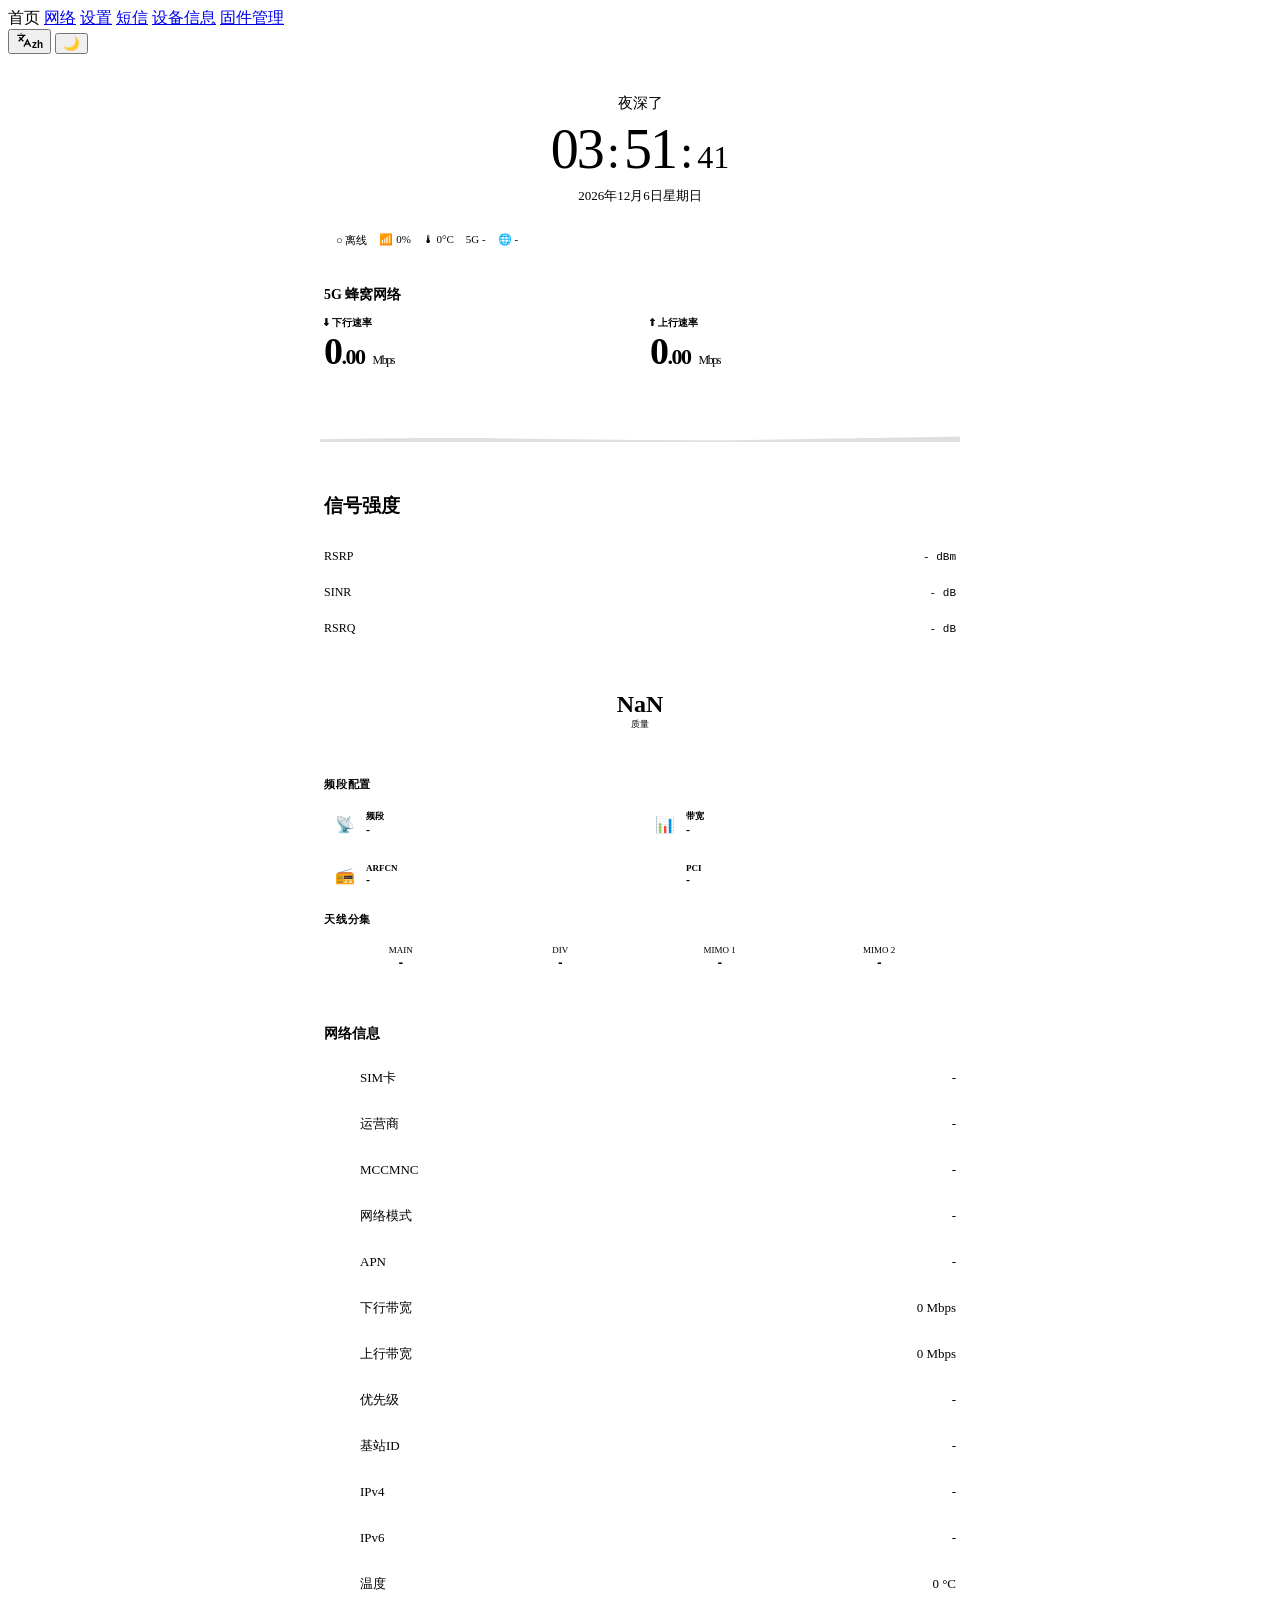
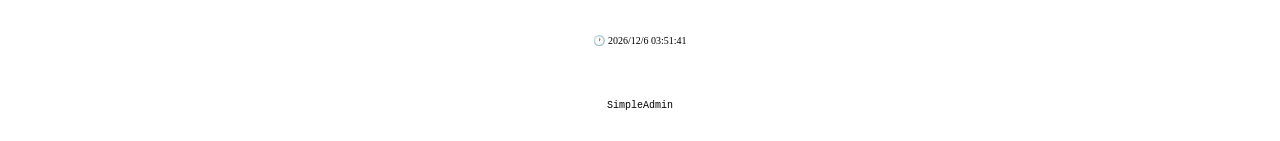
==== www/index.html @ 05206ba6 "Add main homepage" ====
<!DOCTYPE html>
<html lang="zh-CN">
<head>
<meta charset="utf-8"/>
<meta name="viewport" content="width=device-width, initial-scale=1, maximum-scale=1, user-scalable=no"/>
<title>SimpleAdmin</title>
<script>
(function(){
  var k="cpe_dashboard_dark";
  function d(){var v=localStorage.getItem(k);if(v===null)return window.matchMedia("(prefers-color-scheme: dark)").matches;return v==="true"}
  if(d())document.documentElement.classList.add("dark");
})();
</script>
<link rel="stylesheet" href="/new/assets/index-CUTK8mfj.css"/>
<style>
.time-card{text-align:center;padding:28px 16px 20px}
.time-greeting{font-size:15px;font-weight:500;color:var(--text2);margin-bottom:8px}
.time-clock{display:flex;align-items:baseline;justify-content:center;gap:2px}
.time-digits{font-size:56px;font-weight:200;letter-spacing:-2px;line-height:1;font-variant-numeric:tabular-nums;color:var(--text)}
.time-sec{font-size:32px;font-weight:300;color:var(--text2)}
.time-colon{font-size:48px;font-weight:200;color:var(--text2);margin:0 2px}
.time-colon.blink{animation:colonBlink 1s step-end infinite}
@keyframes colonBlink{50%{opacity:0}}
.time-date{font-size:13px;color:var(--text2);margin-top:8px;font-weight:500}
.status-bar{display:flex;gap:12px;padding:8px 16px;overflow-x:auto;font-size:11px;color:var(--text2);border-bottom:1px solid var(--border);white-space:nowrap;scrollbar-width:none}
.section{padding:16px 0;border-bottom:1px solid var(--border)}
.section:last-of-type{border-bottom:none}
.section-title{font-size:14px;font-weight:600;color:var(--text);margin-bottom:12px;padding:0 4px}
.section-head{display:flex;justify-content:space-between;align-items:center;margin-bottom:12px;padding:0 4px}
.speed-row{display:grid;grid-template-columns:1fr 1fr;gap:20px;padding:0 4px}
.speed-label{display:flex;align-items:center;gap:4px;font-size:10px;font-weight:700;color:var(--text2);text-transform:uppercase;margin-bottom:2px}
.speed-val{font-size:38px;font-weight:700;letter-spacing:-1.5px;line-height:1}
.speed-dec{font-size:22px;color:var(--text2)}
.speed-unit{font-size:12px;color:var(--text2);font-weight:500}
.wave-wrap{position:relative;height:60px;overflow:hidden;margin-top:12px;pointer-events:none;transform-origin:bottom;transition:transform 1s ease-out}
.wave-inner{display:flex;height:100%;align-items:flex-end;width:200%;animation:waveFlow 4s linear infinite}
@keyframes waveFlow{0%{transform:translateX(0)}100%{transform:translateX(-50%)}}
.wave-inner svg{height:100%;width:50%}
.sig-badge{font-size:10px;font-weight:700;color:#fff;padding:3px 8px;border-radius:10px}
.prog-item{margin-bottom:12px;padding:0 4px}
.prog-head{display:flex;justify-content:space-between;align-items:center;margin-bottom:4px}
.prog-label{font-size:12px;font-weight:500}
.prog-val{font-size:11px;color:var(--text2);font-family:monospace}
.prog-track{height:5px;background:var(--border);border-radius:3px;overflow:hidden}
.prog-fill{height:100%;border-radius:3px;transition:width 1s ease-out}
.sig-ring-wrap{display:flex;justify-content:center;margin:16px 0}
.sig-ring{position:relative;width:100px;height:100px}
.sig-ring svg{width:100%;height:100%}
.ring-center{position:absolute;inset:0;display:flex;flex-direction:column;align-items:center;justify-content:center}
.ring-num{font-size:24px;font-weight:700}
.ring-lbl{font-size:9px;color:var(--text2);text-transform:uppercase}
.sub-title{font-size:11px;font-weight:600;color:var(--text2);text-transform:uppercase;letter-spacing:0.8px;margin:16px 0 10px;padding:0 4px}
.metric-row{display:grid;grid-template-columns:1fr 1fr;gap:8px;padding:0 4px}
.metric{display:flex;align-items:center;gap:8px;padding:8px;background:var(--card);border-radius:10px}
.metric-icon{width:26px;height:26px;border-radius:7px;display:flex;align-items:center;justify-content:center;color:#fff;flex-shrink:0}
.metric-label{font-size:9px;color:var(--text2);font-weight:600;text-transform:uppercase}
.metric-value{font-size:12px;font-weight:600}
.ant-row{display:grid;grid-template-columns:1fr 1fr 1fr 1fr;gap:6px;padding:0 4px}
.ant-box{text-align:center;padding:8px 4px;background:var(--card);border-radius:8px}
.ant-lbl{font-size:9px;color:var(--text2);margin-bottom:2px}
.ant-val{font-size:12px;font-weight:600;font-family:monospace}
.info-list{padding:0 4px}
.info-row{display:flex;align-items:center;padding:10px 0;border-bottom:1px solid var(--border)}
.info-last{border-bottom:none}
.info-icon{width:26px;height:26px;border-radius:7px;display:flex;align-items:center;justify-content:center;color:#fff;margin-right:10px;flex-shrink:0}
.info-content{flex:1;display:flex;justify-content:space-between;align-items:center;overflow:hidden}
.info-label{font-size:13px;font-weight:500}
.info-value{font-size:13px;color:var(--text2);text-align:right;overflow:hidden;text-overflow:ellipsis;white-space:nowrap}
.update-time{display:flex;align-items:center;gap:4px;justify-content:center;padding:12px;font-size:10px;color:var(--text2)}
.footer{text-align:center;padding:20px 0}
.footer-line{height:1px;background:linear-gradient(90deg,transparent,var(--border),transparent);margin-bottom:12px}
.footer-text{font-size:10px;color:var(--text2);font-family:monospace}
</style>
</head>
<body>
<div class="app">
<nav class="navbar">
<div class="navbar-inner">
<div class="nav-links">
<span class="nav-active">首页</span>
<a href="/network.html" class="nav-link">网络</a>
<a href="/settings.html" class="nav-link">设置</a>
<a href="/sms.html" class="nav-link">短信</a>
<a href="/deviceinfo.html" class="nav-link">设备信息</a>
<a href="/firmware.html" class="nav-link">固件管理</a>
</div>
<div class="nav-actions">
<button class="nav-btn" onclick="toggleLang()" title="Switch Language"><svg width="16" height="16" viewBox="0 0 24 24" fill="none" stroke="currentColor" stroke-width="2"><path d="m5 8 6 6"/><path d="m4 14 6-6 2-3"/><path d="M2 5h12"/><path d="M7 2h1"/><path d="m22 22-5-10-5 10"/><path d="M14 18h6"/></svg><span id="lang-code" style="font-size:10px;font-weight:600">zh</span></button>
<button class="nav-btn" onclick="toggleDark()" title="Toggle Theme" id="theme-btn">🌙</button>
</div>
</div>
</nav>
<main style="max-width:640px;margin:0 auto;padding:12px">
<div id="content"></div>
</main>
<footer class="footer"><div class="footer-line"/><p class="footer-text">SimpleAdmin</p></footer>
</div>
<script>
var LANG_KEY='cpe_dashboard_lang',DARK_KEY='cpe_dashboard_dark';
function getLang(){return localStorage.getItem(LANG_KEY)||'zh'}
function getDark(){var v=localStorage.getItem(DARK_KEY);if(v===null)return window.matchMedia('(prefers-color-scheme:dark)').matches;return v==='true'}
function toggleLang(){localStorage.setItem(LANG_KEY,getLang()==='zh'?'en':'zh');location.reload()}
function toggleDark(){localStorage.setItem(DARK_KEY,String(!getDark()));document.documentElement.classList.toggle('dark',!getDark());updateThemeBtn()}
function updateThemeBtn(){var b=document.getElementById('theme-btn');if(b)b.innerHTML=getDark()?'☀':'🌙'}
function getColor(p){return p>70?'var(--green)':p>40?'var(--yellow)':'var(--red)'}

var T={zh:{on:'已连接',off:'离线',dl:'下行速率',ul:'上行速率',mbps:'Mbps',sig:'信号强度',qual:'质量',rsrp:'RSRP',sinr:'SINR',rsrq:'RSRQ',chan:'频段配置',band:'频段',bw:'带宽',arfcn:'ARFCN',pci:'PCI',ant:'天线分集',m:'MAIN',d:'DIV',m1:'MIMO 1',m2:'MIMO 2',net:'网络信息',car:'运营商',mode:'网络模式',dlBw:'下行带宽',ulBw:'上行带宽',pri:'优先级',cell:'基站ID',ip4:'IPv4',ip6:'IPv6',tmp:'温度',sim:'SIM卡',apn:'APN',g:{n:'夜深了',m:'早上好',nn:'中午好',a:'下午好',e:'晚上好'}},
en:{on:'Online',off:'Offline',dl:'DOWNLOAD',ul:'UPLOAD',mbps:'Mbps',sig:'Signal',qual:'Quality',rsrp:'RSRP',sinr:'SINR',rsrq:'RSRQ',chan:'Channel',band:'Band',bw:'BW',arfcn:'ARFCN',pci:'PCI',ant:'Antenna',m:'MAIN',d:'DIV',m1:'MIMO 1',m2:'MIMO 2',net:'Network',car:'Carrier',mode:'Mode',dlBw:'DL BW',ulBw:'UL BW',pri:'Priority',cell:'Cell ID',ip4:'IPv4',ip6:'IPv6',tmp:'Temp',sim:'SIM',apn:'APN',g:{n:'Good Night',m:'Good Morning',nn:'Good Noon',a:'Good Afternoon',e:'Good Evening'}}};

function render(){
var lang=getLang(),isDark=getDark(),t=T[lang];
document.getElementById('lang-code').textContent=lang;
updateThemeBtn();

fetch('/cgi-bin/get_atcommand?atcmd=AT%2BQSIMSTAT%3F%3B%2BCSQ%3B%2BQTEMP%3B%2BQUIMSLOT%3F%3B%2BQSPN%3B%2BCGCONTRDP%3D1%3B%2BQMAP%3D%22WWANIP%22%3B%2BQENG%3D%22servingcell%22%3B%2BQNWINFO%3B%2BQRSRP%3B%2BQNWCFG%3D%22nr5g_ambr%22%3B%2BQNWCFG%3D%22up%2Fdown%22')
.then(function(r){return r.text()}).then(function(raw){
var lines=raw.split('\n').map(function(l){return l.trim()}).filter(Boolean);
var d={temp:'0',sim:'-',sig:0,on:false,rsrp:'-',sinr:'-',rsrq:'-',band:'-',bw:'-',earfcn:'-',pci:'-',prx:'-',drx:'-',rx2:'-',rx3:'-',car:'-',mccmnc:'-',apn:'-',mode:'-',dlBw:'0',ulBw:'0',pri:'-',cell:'-',ip4:'-',ip6:'-',nd:'0.00',nu:'0.00'};
lines.forEach(function(l){
if(l.indexOf('+QTEMP:')>-1){var m=l.match(/"(\d+)"/);if(m&&parseInt(m[1])>0)d.temp=m[1]}
if(l.indexOf('+QSIMSTAT:')>-1){d.sim=l.indexOf(',1')>-1?'已激活':'未插入'}
if(l.indexOf('+CSQ:')>-1){d.sig=Math.min(100,Math.round(parseInt(l.split(':')[1])/31*100))}
if(l.indexOf('+QSPN:')>-1){var p=l.split(',');if(p.length>=4)d.car=(function(h){try{var r="";for(var i=0;i<h.length;i+=4){var c=parseInt(h.substr(i,4),16);if(!isNaN(c))r+=String.fromCharCode(c)}return r||h}catch(e){return h}})(p[1].replace(/"/g,""));if(p.length>=5)d.mccmnc=p[4].replace(/"/g,'')}
if(l.indexOf('+CGCONTRDP:')>-1){var p=l.split(',');if(p.length>=3)d.apn=p[2].replace(/"/g,'');if(p.length>=4)d.ip4=p[3].replace(/"/g,'')}
if(l.indexOf('+QENG:')>-1){var p=l.split(',');if(p.length>=15){d.mode=(p[2]||'').replace(/"/g,'')+' '+(p[3]||'').replace(/"/g,'');d.band='N'+(p[10]||'');d.bw=(p[11]||'')+'0 MHz';d.earfcn=p[9]||'-';d.pci=p[7]||'-';d.cell=p[6]||'-';d.rsrp=p[12]||'-';d.rsrq=p[13]||'-';d.sinr=p[14]||'-'}}
if(l.indexOf('+QRSRP:')>-1){var p=l.split(',');d.prx=(p[0]||'').split(':')[1]||'-';d.drx=p[1]||'-';d.rx2=p[2]||'-';d.rx3=p[3]||'-'}
if(l.indexOf('+QNWCFG:')>-1&&l.indexOf('nr5g_ambr')>-1){var p=l.split(',');if(p.length>=5){d.dlBw=p[3]||'0';d.ulBw=p[5]||'0';d.pri=p[2]||'-'}}
if(l.indexOf('+QNWCFG:')>-1&&l.indexOf('up/down')>-1){var p=l.split(',');if(p.length>=3){d.nu=((parseInt(p[1])||0)/1e6).toFixed(2);d.nd=((parseInt(p[2])||0)/1e6).toFixed(2)}}
});
d.on=d.ip4&&d.ip4.length>5&&d.ip4!=='-';
d.lu=new Date().toLocaleString(lang==='zh'?'zh-CN':'en-US');

var rpP=Math.round(Math.min(Math.max((parseFloat(d.rsrp)+140)/80*100,0),100));
var siP=Math.round(Math.min(Math.max((parseFloat(d.sinr)+10)/45*100,0),100));
var rqP=Math.round(Math.min(Math.max((parseFloat(d.rsrq)+20)/12*100,0),100));
var sgP=Math.round((rpP+siP)/2);
var sgC=getColor(sgP);
var iL=d.mode.indexOf('LTE')>-1;
var now=new Date(),h=now.getHours(),g=t.g;
var gr=h<5?g.n:h<11?g.m:h<13?g.nn:h<18?g.a:g.e;
var wvO=isDark?0.25:0.12;
var wvS=Math.min(Math.max(Math.log10(parseFloat(d.nd)+parseFloat(d.nu)+1)*0.6,0.15),1.8);

var html='';
html+='<div class="time-card"><div class="time-greeting">'+gr+'</div>';
html+='<div class="time-clock"><span class="time-digits">'+String(h).padStart(2,'0')+'</span><span class="time-colon">:</span><span class="time-digits">'+String(now.getMinutes()).padStart(2,'0')+'</span><span class="time-colon blink">:</span><span class="time-sec">'+String(now.getSeconds()).padStart(2,'0')+'</span></div>';
html+='<div class="time-date">'+now.toLocaleDateString(lang==='zh'?'zh-CN':'en-US',{weekday:'long',year:'numeric',month:'long',day:'numeric'})+'</div></div>';
html+='<div class="status-bar"><span>'+(d.on?'●':'○')+' '+(d.on?t.on:t.off)+'</span><span>📶 '+d.sig+'%</span><span>🌡 '+d.temp+'°C</span><span>'+(iL?'4G':'5G')+' '+d.mode+'</span><span>🌐 '+d.ip4+'</span></div>';
html+='<div class="section"><h3 class="section-title">'+(iL?'4G':'5G')+' 蜂窝网络</h3><div class="speed-row">';
html+='<div><div class="speed-label">⬇ '+t.dl+'</div><div class="speed-val">'+Math.floor(parseFloat(d.nd))+'<span class="speed-dec">.'+(d.nd.split('.')[1]||'00')+'</span> <span class="speed-unit">'+t.mbps+'</span></div></div>';
html+='<div><div class="speed-label">⬆ '+t.ul+'</div><div class="speed-val">'+Math.floor(parseFloat(d.nu))+'<span class="speed-dec">.'+(d.nu.split('.')[1]||'00')+'</span> <span class="speed-unit">'+t.mbps+'</span></div></div></div>';
html+='<div class="wave-wrap" style="opacity:'+wvO+';transform:scaleY('+wvS+')"><div class="wave-inner"><svg viewBox="0 0 1440 320" preserveAspectRatio="none"><path fill="var(--blue)" d="M0,224L48,213.3C96,203,192,181,288,181.3C384,181,480,203,576,224C672,245,768,267,864,261.3C960,256,1056,224,1152,197.3C1248,171,1344,149,1392,138.7L1440,128V320H0Z"/></svg><svg viewBox="0 0 1440 320" preserveAspectRatio="none"><path fill="var(--blue)" d="M0,224L48,213.3C96,203,192,181,288,181.3C384,181,480,203,576,224C672,245,768,267,864,261.3C960,256,1056,224,1152,197.3C1248,171,1344,149,1392,138.7L1440,128V320H0Z"/></svg></div></div></div>';
html+='<div class="section"><div class="section-head"><h3>'+t.sig+'</h3><span class="sig-badge" style="background:'+sgC+'">'+sgP+'%</span></div>';
html+='<div class="prog-item"><div class="prog-head"><span class="prog-label">'+t.rsrp+'</span><span class="prog-val">'+d.rsrp+' dBm</span></div><div class="prog-track"><div class="prog-fill" style="width:'+rpP+'%;background:'+getColor(rpP)+'"></div></div></div>';
html+='<div class="prog-item"><div class="prog-head"><span class="prog-label">'+t.sinr+'</span><span class="prog-val">'+d.sinr+' dB</span></div><div class="prog-track"><div class="prog-fill" style="width:'+siP+'%;background:'+getColor(siP)+'"></div></div></div>';
html+='<div class="prog-item"><div class="prog-head"><span class="prog-label">'+t.rsrq+'</span><span class="prog-val">'+d.rsrq+' dB</span></div><div class="prog-track"><div class="prog-fill" style="width:'+rqP+'%;background:'+getColor(rqP)+'"></div></div></div>';
html+='<div class="sig-ring-wrap"><div class="sig-ring"><svg viewBox="0 0 128 128"><circle cx="64" cy="64" r="54" fill="none" stroke="var(--ring-bg)" stroke-width="8"/><circle cx="64" cy="64" r="54" fill="none" stroke="'+sgC+'" stroke-width="8" stroke-dasharray="'+sgP*3.39+' 339" stroke-linecap="round" style="transform:rotate(-90deg);transform-origin:center;transition:stroke-dasharray 1s"/></svg><div class="ring-center"><span class="ring-num">'+sgP+'</span><span class="ring-lbl">'+t.qual+'</span></div></div></div>';
html+='<h4 class="sub-title">'+t.chan+'</h4><div class="metric-row">';
html+='<div class="metric"><div class="metric-icon" style="background:var(--purple)">📡</div><div><div class="metric-label">'+t.band+'</div><div class="metric-value">'+d.band+'</div></div></div>';
html+='<div class="metric"><div class="metric-icon" style="background:var(--indigo)">📊</div><div><div class="metric-label">'+t.bw+'</div><div class="metric-value">'+d.bw+'</div></div></div>';
html+='<div class="metric"><div class="metric-icon" style="background:var(--pink)">📻</div><div><div class="metric-label">'+t.arfcn+'</div><div class="metric-value">'+d.earfcn+'</div></div></div>';
html+='<div class="metric"><div class="metric-icon" style="background:var(--orange)">🖥</div><div><div class="metric-label">'+t.pci+'</div><div class="metric-value">'+d.pci+'</div></div></div></div>';
html+='<h4 class="sub-title">'+t.ant+'</h4><div class="ant-row">';
html+='<div class="ant-box"><div class="ant-lbl">'+t.m+'</div><div class="ant-val">'+d.prx+'</div></div>';
html+='<div class="ant-box"><div class="ant-lbl">'+t.d+'</div><div class="ant-val">'+d.drx+'</div></div>';
html+='<div class="ant-box"><div class="ant-lbl">'+t.m1+'</div><div class="ant-val">'+d.rx2+'</div></div>';
html+='<div class="ant-box"><div class="ant-lbl">'+t.m2+'</div><div class="ant-val">'+d.rx3+'</div></div></div></div>';
html+='<div class="section"><h3 class="section-title">'+t.net+'</h3><div class="info-list">';
var rows=[['var(--green)',t.sim,d.sim],['var(--blue)',t.car,d.car],['var(--purple)','MCCMNC',d.mccmnc],['var(--green)',t.mode,d.mode],['var(--teal)',t.apn,d.apn],['var(--cyan)',t.dlBw,d.dlBw+' Mbps'],['var(--cyan-dark)',t.ulBw,d.ulBw+' Mbps'],['var(--violet)',t.pri,d.pri],['var(--red)',t.cell,d.cell],['var(--gray)',t.ip4,d.ip4],['var(--gray-dark)',t.ip6,d.ip6],['var(--teal)',t.tmp,d.temp+' °C']];
rows.forEach(function(r,i){html+='<div class="info-row'+(i===rows.length-1?' info-last':'')+'"><div class="info-icon" style="background:'+r[0]+'">●</div><div class="info-content"><span class="info-label">'+r[1]+'</span><span class="info-value">'+r[2]+'</span></div></div>'});
html+='</div></div>';
html+='<div class="update-time">🕐 '+d.lu+'</div>';
document.getElementById('content').innerHTML=html;
}).catch(function(e){console.error(e);});
}

render();
setInterval(render,3000);
updateThemeBtn();
window.addEventListener('storage',function(e){if(e.key===DARK_KEY){document.documentElement.classList.toggle('dark',e.newValue==='true');updateThemeBtn()}if(e.key===LANG_KEY)location.reload()});
</script>
</body>
</html>
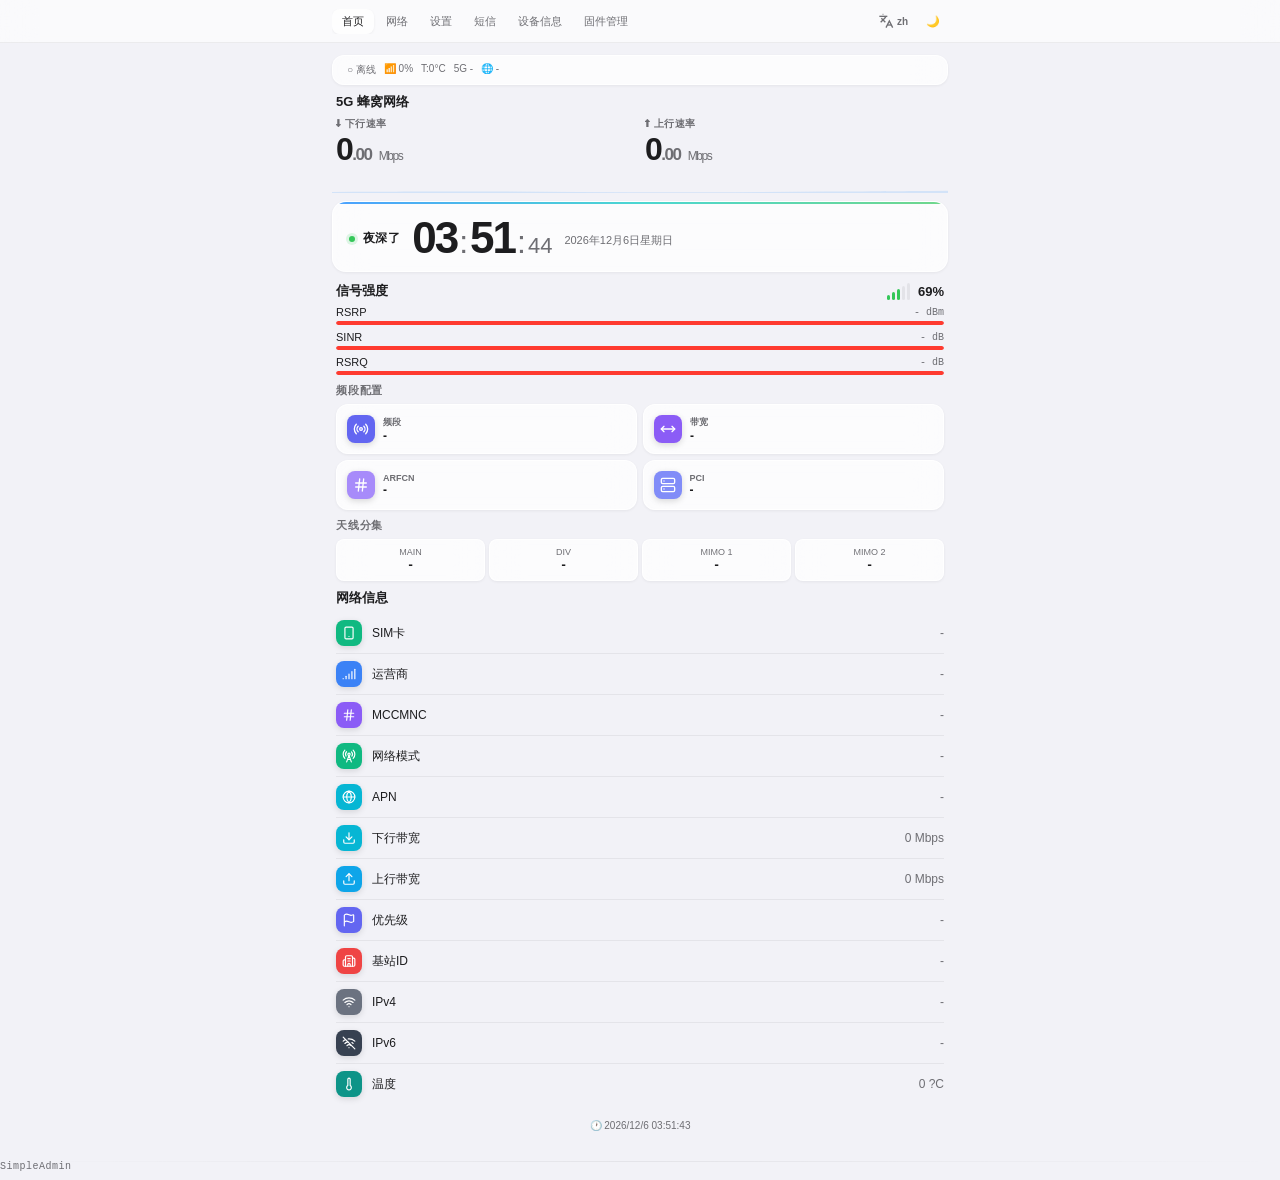
==== commit b9d7522f: "v1.1: 重构首页UI - 毛玻璃卡片 + 信号/频段/天线层次化布局" ====
--- a/www/index.html
+++ b/www/index.html
@@ -1,8 +1,6 @@
-<!DOCTYPE html>
-<html lang="zh-CN">
-<head>
-<meta charset="utf-8"/>
-<meta name="viewport" content="width=device-width, initial-scale=1, maximum-scale=1, user-scalable=no"/>
+﻿<html lang="zh-CN"><head><meta http-equiv="Cache-Control" content="no-cache, no-store, must-revalidate"><meta http-equiv="Pragma" content="no-cache"><meta http-equiv="Expires" content="0">
+<meta charset="utf-8">
+<meta name="viewport" content="width=device-width, initial-scale=1, maximum-scale=1, user-scalable=no">
 <title>SimpleAdmin</title>
 <script>
 (function(){
@@ -11,65 +9,15 @@
   if(d())document.documentElement.classList.add("dark");
 })();
 </script>
-<link rel="stylesheet" href="/new/assets/index-CUTK8mfj.css"/>
-<style>
-.time-card{text-align:center;padding:28px 16px 20px}
-.time-greeting{font-size:15px;font-weight:500;color:var(--text2);margin-bottom:8px}
-.time-clock{display:flex;align-items:baseline;justify-content:center;gap:2px}
-.time-digits{font-size:56px;font-weight:200;letter-spacing:-2px;line-height:1;font-variant-numeric:tabular-nums;color:var(--text)}
-.time-sec{font-size:32px;font-weight:300;color:var(--text2)}
-.time-colon{font-size:48px;font-weight:200;color:var(--text2);margin:0 2px}
-.time-colon.blink{animation:colonBlink 1s step-end infinite}
-@keyframes colonBlink{50%{opacity:0}}
-.time-date{font-size:13px;color:var(--text2);margin-top:8px;font-weight:500}
-.status-bar{display:flex;gap:12px;padding:8px 16px;overflow-x:auto;font-size:11px;color:var(--text2);border-bottom:1px solid var(--border);white-space:nowrap;scrollbar-width:none}
-.section{padding:16px 0;border-bottom:1px solid var(--border)}
-.section:last-of-type{border-bottom:none}
-.section-title{font-size:14px;font-weight:600;color:var(--text);margin-bottom:12px;padding:0 4px}
-.section-head{display:flex;justify-content:space-between;align-items:center;margin-bottom:12px;padding:0 4px}
-.speed-row{display:grid;grid-template-columns:1fr 1fr;gap:20px;padding:0 4px}
-.speed-label{display:flex;align-items:center;gap:4px;font-size:10px;font-weight:700;color:var(--text2);text-transform:uppercase;margin-bottom:2px}
-.speed-val{font-size:38px;font-weight:700;letter-spacing:-1.5px;line-height:1}
-.speed-dec{font-size:22px;color:var(--text2)}
-.speed-unit{font-size:12px;color:var(--text2);font-weight:500}
-.wave-wrap{position:relative;height:60px;overflow:hidden;margin-top:12px;pointer-events:none;transform-origin:bottom;transition:transform 1s ease-out}
-.wave-inner{display:flex;height:100%;align-items:flex-end;width:200%;animation:waveFlow 4s linear infinite}
-@keyframes waveFlow{0%{transform:translateX(0)}100%{transform:translateX(-50%)}}
-.wave-inner svg{height:100%;width:50%}
-.sig-badge{font-size:10px;font-weight:700;color:#fff;padding:3px 8px;border-radius:10px}
-.prog-item{margin-bottom:12px;padding:0 4px}
-.prog-head{display:flex;justify-content:space-between;align-items:center;margin-bottom:4px}
-.prog-label{font-size:12px;font-weight:500}
-.prog-val{font-size:11px;color:var(--text2);font-family:monospace}
-.prog-track{height:5px;background:var(--border);border-radius:3px;overflow:hidden}
-.prog-fill{height:100%;border-radius:3px;transition:width 1s ease-out}
-.sig-ring-wrap{display:flex;justify-content:center;margin:16px 0}
-.sig-ring{position:relative;width:100px;height:100px}
-.sig-ring svg{width:100%;height:100%}
-.ring-center{position:absolute;inset:0;display:flex;flex-direction:column;align-items:center;justify-content:center}
-.ring-num{font-size:24px;font-weight:700}
-.ring-lbl{font-size:9px;color:var(--text2);text-transform:uppercase}
-.sub-title{font-size:11px;font-weight:600;color:var(--text2);text-transform:uppercase;letter-spacing:0.8px;margin:16px 0 10px;padding:0 4px}
-.metric-row{display:grid;grid-template-columns:1fr 1fr;gap:8px;padding:0 4px}
-.metric{display:flex;align-items:center;gap:8px;padding:8px;background:var(--card);border-radius:10px}
-.metric-icon{width:26px;height:26px;border-radius:7px;display:flex;align-items:center;justify-content:center;color:#fff;flex-shrink:0}
-.metric-label{font-size:9px;color:var(--text2);font-weight:600;text-transform:uppercase}
-.metric-value{font-size:12px;font-weight:600}
-.ant-row{display:grid;grid-template-columns:1fr 1fr 1fr 1fr;gap:6px;padding:0 4px}
-.ant-box{text-align:center;padding:8px 4px;background:var(--card);border-radius:8px}
-.ant-lbl{font-size:9px;color:var(--text2);margin-bottom:2px}
-.ant-val{font-size:12px;font-weight:600;font-family:monospace}
-.info-list{padding:0 4px}
-.info-row{display:flex;align-items:center;padding:10px 0;border-bottom:1px solid var(--border)}
-.info-last{border-bottom:none}
-.info-icon{width:26px;height:26px;border-radius:7px;display:flex;align-items:center;justify-content:center;color:#fff;margin-right:10px;flex-shrink:0}
-.info-content{flex:1;display:flex;justify-content:space-between;align-items:center;overflow:hidden}
-.info-label{font-size:13px;font-weight:500}
-.info-value{font-size:13px;color:var(--text2);text-align:right;overflow:hidden;text-overflow:ellipsis;white-space:nowrap}
-.update-time{display:flex;align-items:center;gap:4px;justify-content:center;padding:12px;font-size:10px;color:var(--text2)}
-.footer{text-align:center;padding:20px 0}
-.footer-line{height:1px;background:linear-gradient(90deg,transparent,var(--border),transparent);margin-bottom:12px}
-.footer-text{font-size:10px;color:var(--text2);font-family:monospace}
+<script>try{sessionStorage.setItem('cpe_home_seen','1');}catch(e){}</script>
+<style>:root{--bg:#f2f2f7;--card:rgba(255,255,255,0.72);--text:#1d1d1f;--text2:#6e6e73;--border:rgba(0,0,0,0.06);--green:#34c759;--red:#ff3b30;--yellow:#ff9f0a;--blue:#007aff;--cyan:#00c7be;--cyan-dark:#00a9a1;--purple:#af52de;--indigo:#5856d6;--pink:#ff2d55;--orange:#ff9500;--violet:#5856d6;--gray:#8e8e93;--gray-dark:#636366;--teal:#30b0c7;--ring-bg:rgba(0,0,0,0.06);--glass:rgba(255,255,255,0.6);--card-shadow:0 1px 3px rgba(0,0,0,0.06);--card-border:rgba(255,255,255,0.8);--blur:16px}.dark{--bg:#1c1c1e;--card:rgba(44,44,46,0.55);--text:#f5f5f7;--text2:#98989d;--border:rgba(255,255,255,0.08);--ring-bg:rgba(255,255,255,0.1);--glass:rgba(44,44,46,0.6);--card-shadow:0 2px 8px rgba(0,0,0,0.3);--card-border:rgba(255,255,255,0.12);--blur:20px}*{box-sizing:border-box;margin:0;padding:0}body{background:var(--bg);color:var(--text);-webkit-font-smoothing:antialiased;font-family:-apple-system,BlinkMacSystemFont,SF Pro Display,Segoe UI,Roboto,sans-serif;transition:background .3s,color .3s}.app{flex-direction:column;min-height:100vh;display:flex}main{flex:1;width:100%;max-width:640px;margin:0 auto;padding:10px}.navbar{z-index:50;background:var(--glass);-webkit-backdrop-filter:blur(var(--blur));backdrop-filter:blur(var(--blur));border-bottom:1px solid var(--border);position:sticky;top:0}.navbar-inner{justify-content:space-between;align-items:center;gap:8px;max-width:640px;height:42px;margin:0 auto;padding:0 12px;display:flex}.nav-links{scrollbar-width:none;display:flex;overflow-x:auto;gap:2px}.nav-links::-webkit-scrollbar{display:none}.nav-active,.nav-link{white-space:nowrap;color:var(--text2);border-radius:8px;padding:5px 10px;font-size:11px;font-weight:500;text-decoration:none;transition:all .2s}.nav-active{background:var(--card);color:var(--text);box-shadow:var(--card-shadow)}.nav-link:hover{color:var(--text);background:var(--card)}.nav-actions{flex-shrink:0;align-items:center;gap:2px;display:flex}.nav-btn{color:var(--text2);cursor:pointer;background:0 0;border:none;border-radius:8px;align-items:center;gap:3px;padding:5px 8px;font-size:11px;transition:background .2s;display:flex}.nav-btn:hover{background:var(--card)}.hero-card{background:var(--card);-webkit-backdrop-filter:blur(var(--blur));backdrop-filter:blur(var(--blur));border:1px solid var(--card-border);border-radius:18px;padding:16px 18px 12px;margin-bottom:8px;box-shadow:var(--card-shadow);position:relative;overflow:hidden;display:flex;align-items:center;gap:12px}.hero-card::before{content:"";position:absolute;left:0;right:0;top:0;height:2px;background:linear-gradient(90deg,var(--blue),var(--cyan),var(--green));opacity:.7}.hero-greeting{font-size:12px;font-weight:600;color:var(--text);display:flex;align-items:center;gap:8px;letter-spacing:.4px}.hero-greeting::before{content:"";width:6px;height:6px;border-radius:50%;background:var(--green);box-shadow:0 0 0 3px rgba(52,199,89,0.15)}.time-clock{margin:0}.time-digits{color:var(--text);letter-spacing:-2px;font-variant-numeric:tabular-nums;font-size:44px;font-weight:600;line-height:1}.time-sec{color:var(--text2);font-size:22px;font-weight:500}.time-colon{color:var(--text2);font-size:32px;font-weight:400;margin:0 2px}.time-colon.blink{animation:colonBlink 1s step-end infinite}@keyframes colonBlink{50%{opacity:0}}.time-date{color:var(--text2);margin-top:3px;font-size:11px;font-weight:500}.weather-inline{display:none}.status-bar{background:var(--card);-webkit-backdrop-filter:blur(var(--blur));backdrop-filter:blur(var(--blur));border:1px solid var(--card-border);border-radius:12px;color:var(--text2);white-space:nowrap;scrollbar-width:none;gap:8px;padding:7px 14px;font-size:10px;display:flex;overflow-x:auto;margin-bottom:8px;box-shadow:var(--card-shadow)}.status-bar::-webkit-scrollbar{display:none}.section{border-bottom:none;padding:0 0 8px}.section:last-of-type{padding-bottom:0}.section-title{color:var(--text);margin-bottom:6px;padding:0 4px;font-size:13px;font-weight:600}.section-head{justify-content:space-between;align-items:center;margin-bottom:6px;padding:0 4px;display:flex}.section-head h3{font-size:13px;font-weight:600;color:var(--text)}.sub-title{color:var(--text2);text-transform:uppercase;letter-spacing:.8px;margin:8px 0 6px;padding:0 4px;font-size:11px;font-weight:600}.speed-row{grid-template-columns:1fr 1fr;gap:10px;padding:0 4px;display:grid}.speed-label{color:var(--text2);text-transform:uppercase;letter-spacing:.5px;align-items:center;gap:4px;margin-bottom:2px;font-size:10px;font-weight:700;display:flex}.speed-val{letter-spacing:-1.5px;font-size:32px;font-weight:700;line-height:1;color:var(--text)}.speed-dec{color:var(--text2);font-size:17px}.speed-unit{color:var(--text2);font-size:12px;font-weight:500}.wave-wrap{pointer-events:none;transform-origin:bottom;height:24px;margin-top:4px;transition:transform 1s ease-out;position:relative;overflow:hidden}.wave-inner{align-items:flex-end;width:200%;height:100%;animation:4s linear infinite waveFlow;display:flex}@keyframes waveFlow{0%{transform:translate(0)}to{transform:translate(-50%)}}.wave-inner svg{width:50%;height:100%}.sig-badge{display:none}.sig-ring-wrap{display:none}.prog-item{margin-bottom:6px;padding:0 4px}.prog-head{justify-content:space-between;align-items:center;margin-bottom:3px;display:flex}.prog-label{font-size:11px;font-weight:500;color:var(--text)}.prog-val{color:var(--text2);font-family:monospace;font-size:10px}.prog-track{background:var(--ring-bg);border-radius:3px;height:4px;overflow:hidden}.prog-fill{border-radius:3px;height:100%;transition:width 1s ease-out}.metric-row{grid-template-columns:1fr 1fr;gap:6px;padding:0 4px;display:grid}.metric{background:var(--card);-webkit-backdrop-filter:blur(var(--blur));backdrop-filter:blur(var(--blur));border:1px solid var(--card-border);border-radius:12px;align-items:center;gap:8px;padding:10px;display:flex;box-shadow:var(--card-shadow)}.metric-icon{color:#fff;border-radius:8px;flex-shrink:0;justify-content:center;align-items:center;width:28px;height:28px;display:flex;box-shadow:0 2px 6px rgba(0,0,0,0.15)}.metric-icon svg{width:16px;height:16px;stroke:#fff;stroke-width:2;fill:none;stroke-linecap:round;stroke-linejoin:round}.metric-label{color:var(--text2);text-transform:uppercase;font-size:9px;font-weight:600}.metric-value{font-size:12px;font-weight:600;color:var(--text)}.ant-row{grid-template-columns:1fr 1fr 1fr 1fr;gap:4px;padding:0 4px;display:grid}.ant-box{text-align:center;background:var(--card);-webkit-backdrop-filter:blur(var(--blur));backdrop-filter:blur(var(--blur));border:1px solid var(--card-border);border-radius:8px;padding:7px 4px;box-shadow:var(--card-shadow)}.ant-lbl{color:var(--text2);margin-bottom:2px;font-size:9px}.ant-val{font-family:monospace;font-size:12px;font-weight:600;color:var(--text)}.info-list{padding:0 4px}.info-row{border-bottom:1px solid var(--border);align-items:center;padding:7px 0;display:flex}.info-last{border-bottom:none}.info-icon{color:#fff;border-radius:8px;flex-shrink:0;justify-content:center;align-items:center;width:26px;height:26px;margin-right:10px;display:flex;box-shadow:0 2px 6px rgba(0,0,0,0.12)}.info-icon svg{width:14px;height:14px;stroke:#fff;stroke-width:2;fill:none;stroke-linecap:round;stroke-linejoin:round}.info-content{flex:1;justify-content:space-between;align-items:center;display:flex;overflow:hidden}.info-label{font-size:12px;font-weight:500;color:var(--text)}.info-value{color:var(--text2);text-align:right;text-overflow:ellipsis;white-space:nowrap;font-size:12px;overflow:hidden}.update-time{color:var(--text2);justify-content:center;align-items:center;gap:4px;padding:8px;font-size:10px;display:flex}.footer{padding:10px 0}.footer-line{background:linear-gradient(90deg,transparent,var(--border),transparent);height:1px;margin-bottom:8px}.footer-text{color:var(--text2);letter-spacing:.5px;font-family:monospace;font-size:10px}
+.section-head .hero-card{margin:0;padding:14px 16px 10px;border-radius:14px;width:100%}
+.section-head{flex-wrap:wrap}
+
+
+
+
+.section .hero-card{margin:0 0 10px;padding:14px 16px 10px;border-radius:14px;box-shadow:0 1px 3px rgba(0,0,0,0.06);border:1px solid var(--card-border);background:var(--card)}
 </style>
 </head>
 <body>
@@ -85,15 +33,15 @@
 <a href="/firmware.html" class="nav-link">固件管理</a>
 </div>
 <div class="nav-actions">
-<button class="nav-btn" onclick="toggleLang()" title="Switch Language"><svg width="16" height="16" viewBox="0 0 24 24" fill="none" stroke="currentColor" stroke-width="2"><path d="m5 8 6 6"/><path d="m4 14 6-6 2-3"/><path d="M2 5h12"/><path d="M7 2h1"/><path d="m22 22-5-10-5 10"/><path d="M14 18h6"/></svg><span id="lang-code" style="font-size:10px;font-weight:600">zh</span></button>
+<button class="nav-btn" onclick="toggleLang()" title="Switch Language"><svg width="16" height="16" viewBox="0 0 24 24" fill="none" stroke="currentColor" stroke-width="2"><path d="m5 8 6 6"></path><path d="m4 14 6-6 2-3"></path><path d="M2 5h12"></path><path d="M7 2h1"></path><path d="m22 22-5-10-5 10"></path><path d="M14 18h6"></path></svg><span id="lang-code" style="font-size:10px;font-weight:600">zh</span></button>
 <button class="nav-btn" onclick="toggleDark()" title="Toggle Theme" id="theme-btn">🌙</button>
 </div>
 </div>
 </nav>
 <main style="max-width:640px;margin:0 auto;padding:12px">
-<div id="content"></div>
+<div id="content"><div class="hero-card"><div class="hero-greeting">下午好</div><div class="time-clock"><span class="time-digits">16</span><span class="time-colon">:</span><span class="time-digits">10</span><span class="time-colon blink">:</span><span class="time-sec">20</span></div><div class="time-date">2026年8月15日星期六</div><div class="weather-inline" id="weather-inline"></div></div><div class="status-bar"><span>● 已连接</span><span>📶 100%</span><span>T:65°C</span><span>5G NR5G-SA TDD</span><span>🌐 10.2.66.39</span></div><div class="section"><h3 class="section-title">5G 蜂窝网络</h3><div class="speed-row"><div><div class="speed-label">⬇ 下行速率</div><div class="speed-val">1<span class="speed-dec">.56</span> <span class="speed-unit">Mbps</span></div></div><div><div class="speed-label">⬆ 上行速率</div><div class="speed-val">0<span class="speed-dec">.28</span> <span class="speed-unit">Mbps</span></div></div></div><div class="wave-wrap" style="opacity:0.12;transform:scaleY(0.27199100402822257)"><div class="wave-inner"><svg viewBox="0 0 1440 320" preserveAspectRatio="none"><path fill="var(--blue)" d="M0,224L48,213.3C96,203,192,181,288,181.3C384,181,480,203,576,224C672,245,768,267,864,261.3C960,256,1056,224,1152,197.3C1248,171,1344,149,1392,138.7L1440,128V320H0Z"></path></svg><svg viewBox="0 0 1440 320" preserveAspectRatio="none"><path fill="var(--blue)" d="M0,224L48,213.3C96,203,192,181,288,181.3C384,181,480,203,576,224C672,245,768,267,864,261.3C960,256,1056,224,1152,197.3C1248,171,1344,149,1392,138.7L1440,128V320H0Z"></path></svg></div></div></div><div class="section"><div class="section-head"><h3>信号强度</h3><span class="sig-badge" style="background:var(--yellow)">69%</span></div><div class="prog-item"><div class="prog-head"><span class="prog-label">RSRP</span><span class="prog-val">-86 dBm</span></div><div class="prog-track"><div class="prog-fill" style="width:68%;background:var(--yellow)"></div></div></div><div class="prog-item"><div class="prog-head"><span class="prog-label">SINR</span><span class="prog-val">21 dB</span></div><div class="prog-track"><div class="prog-fill" style="width:69%;background:var(--yellow)"></div></div></div><div class="prog-item"><div class="prog-head"><span class="prog-label">RSRQ</span><span class="prog-val">-10 dB</span></div><div class="prog-track"><div class="prog-fill" style="width:83%;background:var(--green)"></div></div></div><div class="sig-ring-wrap"><div class="sig-ring"><svg viewBox="0 0 128 128"><circle cx="64" cy="64" r="54" fill="none" stroke="var(--ring-bg)" stroke-width="8"></circle><circle cx="64" cy="64" r="54" fill="none" stroke="var(--yellow)" stroke-width="8" stroke-dasharray="233.91 339" stroke-linecap="round" style="transform:rotate(-90deg);transform-origin:center;transition:stroke-dasharray 1s"></circle></svg><div class="ring-center"><span class="ring-num">69</span><span class="ring-lbl">质量</span></div></div></div><h4 class="sub-title">频段配置</h4><div class="metric-row"><div class="metric"><div class="metric-icon" style="background:var(--purple)"><svg viewBox="0 0 24 24"><path d="M16.247 7.761a6 6 0 0 1 0 8.478"></path> <path d="M19.075 4.933a10 10 0 0 1 0 14.134"></path> <path d="M4.925 19.067a10 10 0 0 1 0-14.134"></path> <path d="M7.753 16.239a6 6 0 0 1 0-8.478"></path> <circle cx="12" cy="12" r="2"></circle></svg></div><div><div class="metric-label">频段</div><div class="metric-value">N78</div></div></div><div class="metric"><div class="metric-icon" style="background:var(--indigo)"><svg viewBox="0 0 24 24"><path d="m18 8 4 4-4 4"></path> <path d="M2 12h20"></path> <path d="m6 8-4 4 4 4"></path></svg></div><div><div class="metric-label">带宽</div><div class="metric-value">120 MHz</div></div></div><div class="metric"><div class="metric-icon" style="background:var(--pink)"><svg viewBox="0 0 24 24"><line x1="4" x2="20" y1="9" y2="9"></line> <line x1="4" x2="20" y1="15" y2="15"></line> <line x1="10" x2="8" y1="3" y2="21"></line> <line x1="16" x2="14" y1="3" y2="21"></line></svg></div><div><div class="metric-label">ARFCN</div><div class="metric-value">633984</div></div></div><div class="metric"><div class="metric-icon" style="background:var(--orange)"><svg viewBox="0 0 24 24"><rect width="20" height="8" x="2" y="2" rx="2" ry="2"></rect><rect width="20" height="8" x="2" y="14" rx="2" ry="2"></rect><line x1="6" x2="6.01" y1="6" y2="6"></line><line x1="6" x2="6.01" y1="18" y2="18"></line></svg></div><div><div class="metric-label">PCI</div><div class="metric-value">720</div></div></div></div><h4 class="sub-title">天线分集</h4><div class="ant-row"><div class="ant-box"><div class="ant-lbl">MAIN</div><div class="ant-val"> -101</div></div><div class="ant-box"><div class="ant-lbl">DIV</div><div class="ant-val">-94</div></div><div class="ant-box"><div class="ant-lbl">MIMO 1</div><div class="ant-val">-93</div></div><div class="ant-box"><div class="ant-lbl">MIMO 2</div><div class="ant-val">-86</div></div></div></div><div class="section"><h3 class="section-title">网络信息</h3><div class="info-list"><div class="info-row"><div class="info-icon" style="background:var(--green)"><svg viewBox="0 0 24 24"><rect width="14" height="20" x="5" y="2" rx="2" ry="2"></rect> <path d="M12 18h.01"></path></svg></div><div class="info-content"><span class="info-label">SIM卡</span><span class="info-value">已激活</span></div></div><div class="info-row"><div class="info-icon" style="background:var(--blue)"><svg viewBox="0 0 24 24"><path d="M2 20h.01"></path> <path d="M7 20v-4"></path> <path d="M12 20v-8"></path> <path d="M17 20V8"></path> <path d="M22 4v16"></path></svg></div><div class="info-content"><span class="info-label">运营商</span><span class="info-value">中国联通</span></div></div><div class="info-row"><div class="info-icon" style="background:var(--purple)"><svg viewBox="0 0 24 24"><line x1="4" x2="20" y1="9" y2="9"></line> <line x1="4" x2="20" y1="15" y2="15"></line> <line x1="10" x2="8" y1="3" y2="21"></line> <line x1="16" x2="14" y1="3" y2="21"></line></svg></div><div class="info-content"><span class="info-label">MCCMNC</span><span class="info-value">46001</span></div></div><div class="info-row"><div class="info-icon" style="background:var(--green)"><svg viewBox="0 0 24 24"><path d="M4.9 16.1C1 12.2 1 5.8 4.9 1.9"></path> <path d="M7.8 4.7a6.14 6.14 0 0 0-.8 7.5"></path> <circle cx="12" cy="9" r="2"></circle> <path d="M16.2 4.8c2 2 2.26 5.11.8 7.47"></path> <path d="M19.1 1.9a9.96 9.96 0 0 1 0 14.1"></path> <path d="M9.5 18h5"></path> <path d="m8 22 4-11 4 11"></path></svg></div><div class="info-content"><span class="info-label">网络模式</span><span class="info-value">NR5G-SA TDD</span></div></div><div class="info-row"><div class="info-icon" style="background:var(--teal)"><svg viewBox="0 0 24 24"><circle cx="12" cy="12" r="10"></circle> <path d="M12 2a14.5 14.5 0 0 0 0 20 14.5 14.5 0 0 0 0-20"></path> <path d="M2 12h20"></path></svg></div><div class="info-content"><span class="info-label">APN</span><span class="info-value">3GNET</span></div></div><div class="info-row"><div class="info-icon" style="background:var(--cyan)"><svg viewBox="0 0 24 24"><path d="M12 15V3"></path> <path d="M21 15v4a2 2 0 0 1-2 2H5a2 2 0 0 1-2-2v-4"></path> <path d="m7 10 5 5 5-5"></path></svg></div><div class="info-content"><span class="info-label">下行带宽</span><span class="info-value">500 Mbps</span></div></div><div class="info-row"><div class="info-icon" style="background:var(--cyan-dark)"><svg viewBox="0 0 24 24"><path d="M12 3v12"></path> <path d="m17 8-5-5-5 5"></path> <path d="M21 15v4a2 2 0 0 1-2 2H5a2 2 0 0 1-2-2v-4"></path></svg></div><div class="info-content"><span class="info-label">上行带宽</span><span class="info-value">100 Mbps</span></div></div><div class="info-row"><div class="info-icon" style="background:var(--violet)"><svg viewBox="0 0 24 24"><path d="M4 22V4a1 1 0 0 1 .4-.8A6 6 0 0 1 8 2c3 0 5 2 7.333 2q2 0 3.067-.8A1 1 0 0 1 20 4v10a1 1 0 0 1-.4.8A6 6 0 0 1 16 16c-3 0-5-2-8-2a6 6 0 0 0-4 1.528"></path></svg></div><div class="info-content"><span class="info-label">优先级</span><span class="info-value">6</span></div></div><div class="info-row"><div class="info-icon" style="background:var(--red)"><svg viewBox="0 0 24 24"><path d="M10 12h4"></path> <path d="M10 8h4"></path> <path d="M14 21v-3a2 2 0 0 0-4 0v3"></path> <path d="M6 10H4a2 2 0 0 0-2 2v7a2 2 0 0 0 2 2h16a2 2 0 0 0 2-2V9a2 2 0 0 0-2-2h-2"></path> <path d="M6 21V5a2 2 0 0 1 2-2h8a2 2 0 0 1 2 2v16"></path></svg></div><div class="info-content"><span class="info-label">基站ID</span><span class="info-value">820CB6188</span></div></div><div class="info-row"><div class="info-icon" style="background:var(--gray)"><svg viewBox="0 0 24 24"><path d="M12 20h.01"></path> <path d="M2 8.82a15 15 0 0 1 20 0"></path> <path d="M5 12.859a10 10 0 0 1 14 0"></path> <path d="M8.5 16.429a5 5 0 0 1 7 0"></path></svg></div><div class="info-content"><span class="info-label">IPv4</span><span class="info-value">10.2.66.39</span></div></div><div class="info-row"><div class="info-icon" style="background:var(--gray-dark)"><svg viewBox="0 0 24 24"><path d="M12 20h.01"></path> <path d="M8.5 16.429a5 5 0 0 1 7 0"></path> <path d="M5 12.859a10 10 0 0 1 5.17-2.69"></path> <path d="M19 12.859a10 10 0 0 0-2.007-1.523"></path> <path d="M2 8.82a15 15 0 0 1 4.177-2.643"></path> <path d="M22 8.82a15 15 0 0 0-11.288-3.764"></path> <path d="m2 2 20 20"></path></svg></div><div class="info-content"><span class="info-label">IPv6</span><span class="info-value">2408:8459:5060:4493:454b:57f4:7481:75bf</span></div></div><div class="info-row info-last"><div class="info-icon" style="background:var(--teal)"><svg viewBox="0 0 24 24"><path d="M14 4v10.54a4 4 0 1 1-4 0V4a2 2 0 0 1 4 0Z"></path></svg></div><div class="info-content"><span class="info-label">温度</span><span class="info-value">65 ?C</span></div></div></div></div><div class="update-time">🕐 2026/8/15 16:10:19</div></div>
 </main>
-<footer class="footer"><div class="footer-line"/><p class="footer-text">SimpleAdmin</p></footer>
+<footer class="footer"><div class="footer-line"><p class="footer-text">SimpleAdmin</p></div></footer>
 </div>
 <script>
 var LANG_KEY='cpe_dashboard_lang',DARK_KEY='cpe_dashboard_dark';
@@ -114,6 +62,8 @@
 
 fetch('/cgi-bin/get_atcommand?atcmd=AT%2BQSIMSTAT%3F%3B%2BCSQ%3B%2BQTEMP%3B%2BQUIMSLOT%3F%3B%2BQSPN%3B%2BCGCONTRDP%3D1%3B%2BQMAP%3D%22WWANIP%22%3B%2BQENG%3D%22servingcell%22%3B%2BQNWINFO%3B%2BQRSRP%3B%2BQNWCFG%3D%22nr5g_ambr%22%3B%2BQNWCFG%3D%22up%2Fdown%22')
 .then(function(r){return r.text()}).then(function(raw){
+if(window._lastRaw===raw && document.querySelector('.time-clock')){updateClock();return;}
+window._lastRaw=raw;
 var lines=raw.split('\n').map(function(l){return l.trim()}).filter(Boolean);
 var d={temp:'0',sim:'-',sig:0,on:false,rsrp:'-',sinr:'-',rsrq:'-',band:'-',bw:'-',earfcn:'-',pci:'-',prx:'-',drx:'-',rx2:'-',rx3:'-',car:'-',mccmnc:'-',apn:'-',mode:'-',dlBw:'0',ulBw:'0',pri:'-',cell:'-',ip4:'-',ip6:'-',nd:'0.00',nu:'0.00'};
 lines.forEach(function(l){
@@ -122,6 +72,8 @@
 if(l.indexOf('+CSQ:')>-1){d.sig=Math.min(100,Math.round(parseInt(l.split(':')[1])/31*100))}
 if(l.indexOf('+QSPN:')>-1){var p=l.split(',');if(p.length>=4)d.car=(function(h){try{var r="";for(var i=0;i<h.length;i+=4){var c=parseInt(h.substr(i,4),16);if(!isNaN(c))r+=String.fromCharCode(c)}return r||h}catch(e){return h}})(p[1].replace(/"/g,""));if(p.length>=5)d.mccmnc=p[4].replace(/"/g,'')}
 if(l.indexOf('+CGCONTRDP:')>-1){var p=l.split(',');if(p.length>=3)d.apn=p[2].replace(/"/g,'');if(p.length>=4)d.ip4=p[3].replace(/"/g,'')}
+if(l.indexOf('+QMAP:')>-1&&l.indexOf('"IPV4"')>-1){var p=l.split(',');if(p.length>=5)d.ip4=p[4].replace(/"/g,'')}
+if(l.indexOf('+QMAP:')>-1&&l.indexOf('"IPV6"')>-1){var p=l.split(',');if(p.length>=5)d.ip6=p[4].replace(/"/g,'')}
 if(l.indexOf('+QENG:')>-1){var p=l.split(',');if(p.length>=15){d.mode=(p[2]||'').replace(/"/g,'')+' '+(p[3]||'').replace(/"/g,'');d.band='N'+(p[10]||'');d.bw=(p[11]||'')+'0 MHz';d.earfcn=p[9]||'-';d.pci=p[7]||'-';d.cell=p[6]||'-';d.rsrp=p[12]||'-';d.rsrq=p[13]||'-';d.sinr=p[14]||'-'}}
 if(l.indexOf('+QRSRP:')>-1){var p=l.split(',');d.prx=(p[0]||'').split(':')[1]||'-';d.drx=p[1]||'-';d.rx2=p[2]||'-';d.rx3=p[3]||'-'}
 if(l.indexOf('+QNWCFG:')>-1&&l.indexOf('nr5g_ambr')>-1){var p=l.split(',');if(p.length>=5){d.dlBw=p[3]||'0';d.ulBw=p[5]||'0';d.pri=p[2]||'-'}}
@@ -140,44 +92,174 @@
 var gr=h<5?g.n:h<11?g.m:h<13?g.nn:h<18?g.a:g.e;
 var wvO=isDark?0.25:0.12;
 var wvS=Math.min(Math.max(Math.log10(parseFloat(d.nd)+parseFloat(d.nu)+1)*0.6,0.15),1.8);
+function H(v){return typeof esc==='function'?esc(v):String(v);}
 
 var html='';
-html+='<div class="time-card"><div class="time-greeting">'+gr+'</div>';
-html+='<div class="time-clock"><span class="time-digits">'+String(h).padStart(2,'0')+'</span><span class="time-colon">:</span><span class="time-digits">'+String(now.getMinutes()).padStart(2,'0')+'</span><span class="time-colon blink">:</span><span class="time-sec">'+String(now.getSeconds()).padStart(2,'0')+'</span></div>';
-html+='<div class="time-date">'+now.toLocaleDateString(lang==='zh'?'zh-CN':'en-US',{weekday:'long',year:'numeric',month:'long',day:'numeric'})+'</div></div>';
-html+='<div class="status-bar"><span>'+(d.on?'●':'○')+' '+(d.on?t.on:t.off)+'</span><span>📶 '+d.sig+'%</span><span>🌡 '+d.temp+'°C</span><span>'+(iL?'4G':'5G')+' '+d.mode+'</span><span>🌐 '+d.ip4+'</span></div>';
+
+
+html+='<div class="status-bar"><span>'+(d.on?'●':'○')+' '+(d.on?t.on:t.off)+'</span><span>📶 '+H(d.sig)+'%</span><span>T:'+d.temp+'°C</span><span>'+(iL?'4G':'5G')+' '+H(d.mode)+'</span><span>🌐 '+H(d.ip4)+'</span></div>';
 html+='<div class="section"><h3 class="section-title">'+(iL?'4G':'5G')+' 蜂窝网络</h3><div class="speed-row">';
-html+='<div><div class="speed-label">⬇ '+t.dl+'</div><div class="speed-val">'+Math.floor(parseFloat(d.nd))+'<span class="speed-dec">.'+(d.nd.split('.')[1]||'00')+'</span> <span class="speed-unit">'+t.mbps+'</span></div></div>';
-html+='<div><div class="speed-label">⬆ '+t.ul+'</div><div class="speed-val">'+Math.floor(parseFloat(d.nu))+'<span class="speed-dec">.'+(d.nu.split('.')[1]||'00')+'</span> <span class="speed-unit">'+t.mbps+'</span></div></div></div>';
+html+='<div><div class="speed-label">⬇ '+t.dl+'</div><div class="speed-val">'+Math.floor(parseFloat(d.nd))+'<span class="speed-dec">.'+(H(d.nd.split('.')[1])||'00')+'</span> <span class="speed-unit">'+t.mbps+'</span></div></div>';
+html+='<div><div class="speed-label">⬆ '+t.ul+'</div><div class="speed-val">'+Math.floor(parseFloat(d.nu))+'<span class="speed-dec">.'+(H(d.nu.split('.')[1])||'00')+'</span> <span class="speed-unit">'+t.mbps+'</span></div></div></div>';
 html+='<div class="wave-wrap" style="opacity:'+wvO+';transform:scaleY('+wvS+')"><div class="wave-inner"><svg viewBox="0 0 1440 320" preserveAspectRatio="none"><path fill="var(--blue)" d="M0,224L48,213.3C96,203,192,181,288,181.3C384,181,480,203,576,224C672,245,768,267,864,261.3C960,256,1056,224,1152,197.3C1248,171,1344,149,1392,138.7L1440,128V320H0Z"/></svg><svg viewBox="0 0 1440 320" preserveAspectRatio="none"><path fill="var(--blue)" d="M0,224L48,213.3C96,203,192,181,288,181.3C384,181,480,203,576,224C672,245,768,267,864,261.3C960,256,1056,224,1152,197.3C1248,171,1344,149,1392,138.7L1440,128V320H0Z"/></svg></div></div></div>';
+html+='<div class="hero-card"><div class="hero-greeting">'+gr+'</div><div class="time-clock"><span class="time-digits">'+String(h).padStart(2,'0')+'</span><span class="time-colon">:</span><span class="time-digits">'+String(now.getMinutes()).padStart(2,'0')+'</span><span class="time-colon blink">:</span><span class="time-sec">'+String(now.getSeconds()).padStart(2,'0')+'</span></div><div class="time-date">'+now.toLocaleDateString(lang==='zh'?'zh-CN':'en-US',{weekday:'long',year:'numeric',month:'long',day:'numeric'})+'</div><div class="weather-inline" id="weather-inline"></div></div>';
 html+='<div class="section"><div class="section-head"><h3>'+t.sig+'</h3><span class="sig-badge" style="background:'+sgC+'">'+sgP+'%</span></div>';
-html+='<div class="prog-item"><div class="prog-head"><span class="prog-label">'+t.rsrp+'</span><span class="prog-val">'+d.rsrp+' dBm</span></div><div class="prog-track"><div class="prog-fill" style="width:'+rpP+'%;background:'+getColor(rpP)+'"></div></div></div>';
-html+='<div class="prog-item"><div class="prog-head"><span class="prog-label">'+t.sinr+'</span><span class="prog-val">'+d.sinr+' dB</span></div><div class="prog-track"><div class="prog-fill" style="width:'+siP+'%;background:'+getColor(siP)+'"></div></div></div>';
-html+='<div class="prog-item"><div class="prog-head"><span class="prog-label">'+t.rsrq+'</span><span class="prog-val">'+d.rsrq+' dB</span></div><div class="prog-track"><div class="prog-fill" style="width:'+rqP+'%;background:'+getColor(rqP)+'"></div></div></div>';
+html+='<div class="prog-item"><div class="prog-head"><span class="prog-label">'+t.rsrp+'</span><span class="prog-val">'+H(d.rsrp)+' dBm</span></div><div class="prog-track"><div class="prog-fill" style="width:'+rpP+'%;background:'+getColor(rpP)+'"></div></div></div>';
+html+='<div class="prog-item"><div class="prog-head"><span class="prog-label">'+t.sinr+'</span><span class="prog-val">'+H(d.sinr)+' dB</span></div><div class="prog-track"><div class="prog-fill" style="width:'+siP+'%;background:'+getColor(siP)+'"></div></div></div>';
+html+='<div class="prog-item"><div class="prog-head"><span class="prog-label">'+t.rsrq+'</span><span class="prog-val">'+H(d.rsrq)+' dB</span></div><div class="prog-track"><div class="prog-fill" style="width:'+rqP+'%;background:'+getColor(rqP)+'"></div></div></div>';
 html+='<div class="sig-ring-wrap"><div class="sig-ring"><svg viewBox="0 0 128 128"><circle cx="64" cy="64" r="54" fill="none" stroke="var(--ring-bg)" stroke-width="8"/><circle cx="64" cy="64" r="54" fill="none" stroke="'+sgC+'" stroke-width="8" stroke-dasharray="'+sgP*3.39+' 339" stroke-linecap="round" style="transform:rotate(-90deg);transform-origin:center;transition:stroke-dasharray 1s"/></svg><div class="ring-center"><span class="ring-num">'+sgP+'</span><span class="ring-lbl">'+t.qual+'</span></div></div></div>';
 html+='<h4 class="sub-title">'+t.chan+'</h4><div class="metric-row">';
-html+='<div class="metric"><div class="metric-icon" style="background:var(--purple)">📡</div><div><div class="metric-label">'+t.band+'</div><div class="metric-value">'+d.band+'</div></div></div>';
-html+='<div class="metric"><div class="metric-icon" style="background:var(--indigo)">📊</div><div><div class="metric-label">'+t.bw+'</div><div class="metric-value">'+d.bw+'</div></div></div>';
-html+='<div class="metric"><div class="metric-icon" style="background:var(--pink)">📻</div><div><div class="metric-label">'+t.arfcn+'</div><div class="metric-value">'+d.earfcn+'</div></div></div>';
-html+='<div class="metric"><div class="metric-icon" style="background:var(--orange)">🖥</div><div><div class="metric-label">'+t.pci+'</div><div class="metric-value">'+d.pci+'</div></div></div></div>';
+html+='<div class="metric"><div class="metric-icon" style="background:var(--purple)"><svg viewBox="0 0 24 24"><path d="M16.247 7.761a6 6 0 0 1 0 8.478" /> <path d="M19.075 4.933a10 10 0 0 1 0 14.134" /> <path d="M4.925 19.067a10 10 0 0 1 0-14.134" /> <path d="M7.753 16.239a6 6 0 0 1 0-8.478" /> <circle cx="12" cy="12" r="2" /></svg></div><div><div class="metric-label">'+t.band+'</div><div class="metric-value">'+H(d.band)+'</div></div></div>';
+html+='<div class="metric"><div class="metric-icon" style="background:var(--indigo)"><svg viewBox="0 0 24 24"><path d="m18 8 4 4-4 4" /> <path d="M2 12h20" /> <path d="m6 8-4 4 4 4" /></svg></div><div><div class="metric-label">'+t.bw+'</div><div class="metric-value">'+H(d.bw)+'</div></div></div>';
+html+='<div class="metric"><div class="metric-icon" style="background:var(--pink)"><svg viewBox="0 0 24 24"><line x1="4" x2="20" y1="9" y2="9" /> <line x1="4" x2="20" y1="15" y2="15" /> <line x1="10" x2="8" y1="3" y2="21" /> <line x1="16" x2="14" y1="3" y2="21" /></svg></div><div><div class="metric-label">'+t.arfcn+'</div><div class="metric-value">'+H(d.earfcn)+'</div></div></div>';
+html+='<div class="metric"><div class="metric-icon" style="background:var(--orange)"><svg viewBox="0 0 24 24"><rect width="20" height="8" x="2" y="2" rx="2" ry="2"/><rect width="20" height="8" x="2" y="14" rx="2" ry="2"/><line x1="6" x2="6.01" y1="6" y2="6"/><line x1="6" x2="6.01" y1="18" y2="18"/></svg></div><div><div class="metric-label">'+t.pci+'</div><div class="metric-value">'+H(d.pci)+'</div></div></div></div>';
 html+='<h4 class="sub-title">'+t.ant+'</h4><div class="ant-row">';
-html+='<div class="ant-box"><div class="ant-lbl">'+t.m+'</div><div class="ant-val">'+d.prx+'</div></div>';
-html+='<div class="ant-box"><div class="ant-lbl">'+t.d+'</div><div class="ant-val">'+d.drx+'</div></div>';
-html+='<div class="ant-box"><div class="ant-lbl">'+t.m1+'</div><div class="ant-val">'+d.rx2+'</div></div>';
-html+='<div class="ant-box"><div class="ant-lbl">'+t.m2+'</div><div class="ant-val">'+d.rx3+'</div></div></div></div>';
+html+='<div class="ant-box"><div class="ant-lbl">'+t.m+'</div><div class="ant-val">'+H(d.prx)+'</div></div>';
+html+='<div class="ant-box"><div class="ant-lbl">'+t.d+'</div><div class="ant-val">'+H(d.drx)+'</div></div>';
+html+='<div class="ant-box"><div class="ant-lbl">'+t.m1+'</div><div class="ant-val">'+H(d.rx2)+'</div></div>';
+html+='<div class="ant-box"><div class="ant-lbl">'+t.m2+'</div><div class="ant-val">'+H(d.rx3)+'</div></div></div></div>';
 html+='<div class="section"><h3 class="section-title">'+t.net+'</h3><div class="info-list">';
-var rows=[['var(--green)',t.sim,d.sim],['var(--blue)',t.car,d.car],['var(--purple)','MCCMNC',d.mccmnc],['var(--green)',t.mode,d.mode],['var(--teal)',t.apn,d.apn],['var(--cyan)',t.dlBw,d.dlBw+' Mbps'],['var(--cyan-dark)',t.ulBw,d.ulBw+' Mbps'],['var(--violet)',t.pri,d.pri],['var(--red)',t.cell,d.cell],['var(--gray)',t.ip4,d.ip4],['var(--gray-dark)',t.ip6,d.ip6],['var(--teal)',t.tmp,d.temp+' °C']];
-rows.forEach(function(r,i){html+='<div class="info-row'+(i===rows.length-1?' info-last':'')+'"><div class="info-icon" style="background:'+r[0]+'">●</div><div class="info-content"><span class="info-label">'+r[1]+'</span><span class="info-value">'+r[2]+'</span></div></div>'});
+var _IC=["<rect width=\"14\" height=\"20\" x=\"5\" y=\"2\" rx=\"2\" ry=\"2\" /> <path d=\"M12 18h.01\" />","<path d=\"M2 20h.01\" /> <path d=\"M7 20v-4\" /> <path d=\"M12 20v-8\" /> <path d=\"M17 20V8\" /> <path d=\"M22 4v16\" />","<line x1=\"4\" x2=\"20\" y1=\"9\" y2=\"9\" /> <line x1=\"4\" x2=\"20\" y1=\"15\" y2=\"15\" /> <line x1=\"10\" x2=\"8\" y1=\"3\" y2=\"21\" /> <line x1=\"16\" x2=\"14\" y1=\"3\" y2=\"21\" />","<path d=\"M4.9 16.1C1 12.2 1 5.8 4.9 1.9\" /> <path d=\"M7.8 4.7a6.14 6.14 0 0 0-.8 7.5\" /> <circle cx=\"12\" cy=\"9\" r=\"2\" /> <path d=\"M16.2 4.8c2 2 2.26 5.11.8 7.47\" /> <path d=\"M19.1 1.9a9.96 9.96 0 0 1 0 14.1\" /> <path d=\"M9.5 18h5\" /> <path d=\"m8 22 4-11 4 11\" />","<circle cx=\"12\" cy=\"12\" r=\"10\" /> <path d=\"M12 2a14.5 14.5 0 0 0 0 20 14.5 14.5 0 0 0 0-20\" /> <path d=\"M2 12h20\" />","<path d=\"M12 15V3\" /> <path d=\"M21 15v4a2 2 0 0 1-2 2H5a2 2 0 0 1-2-2v-4\" /> <path d=\"m7 10 5 5 5-5\" />","<path d=\"M12 3v12\" /> <path d=\"m17 8-5-5-5 5\" /> <path d=\"M21 15v4a2 2 0 0 1-2 2H5a2 2 0 0 1-2-2v-4\" />","<path d=\"M4 22V4a1 1 0 0 1 .4-.8A6 6 0 0 1 8 2c3 0 5 2 7.333 2q2 0 3.067-.8A1 1 0 0 1 20 4v10a1 1 0 0 1-.4.8A6 6 0 0 1 16 16c-3 0-5-2-8-2a6 6 0 0 0-4 1.528\" />","<path d=\"M10 12h4\" /> <path d=\"M10 8h4\" /> <path d=\"M14 21v-3a2 2 0 0 0-4 0v3\" /> <path d=\"M6 10H4a2 2 0 0 0-2 2v7a2 2 0 0 0 2 2h16a2 2 0 0 0 2-2V9a2 2 0 0 0-2-2h-2\" /> <path d=\"M6 21V5a2 2 0 0 1 2-2h8a2 2 0 0 1 2 2v16\" />","<path d=\"M12 20h.01\" /> <path d=\"M2 8.82a15 15 0 0 1 20 0\" /> <path d=\"M5 12.859a10 10 0 0 1 14 0\" /> <path d=\"M8.5 16.429a5 5 0 0 1 7 0\" />","<path d=\"M12 20h.01\" /> <path d=\"M8.5 16.429a5 5 0 0 1 7 0\" /> <path d=\"M5 12.859a10 10 0 0 1 5.17-2.69\" /> <path d=\"M19 12.859a10 10 0 0 0-2.007-1.523\" /> <path d=\"M2 8.82a15 15 0 0 1 4.177-2.643\" /> <path d=\"M22 8.82a15 15 0 0 0-11.288-3.764\" /> <path d=\"m2 2 20 20\" />","<path d=\"M14 4v10.54a4 4 0 1 1-4 0V4a2 2 0 0 1 4 0Z\" />"];var rows=[['var(--green)',t.sim,H(d.sim)],['var(--blue)',t.car,H(d.car)],['var(--purple)','MCCMNC',H(d.mccmnc)],['var(--green)',t.mode,H(d.mode)],['var(--teal)',t.apn,H(d.apn)],['var(--cyan)',t.dlBw,H(d.dlBw)+' Mbps'],['var(--cyan-dark)',t.ulBw,H(d.ulBw)+' Mbps'],['var(--violet)',t.pri,H(d.pri)],['var(--red)',t.cell,H(d.cell)],['var(--gray)',t.ip4,H(d.ip4)],['var(--gray-dark)',t.ip6,H(d.ip6)],['var(--teal)',t.tmp,H(d.temp)+' ?C']];
+rows.forEach(function(r,i){html+='<div class="info-row'+(i===rows.length-1?' info-last':'')+'"><div class="info-icon" style="background:'+r[0]+'"><svg viewBox="0 0 24 24">'+_IC[i]+'</svg></div><div class="info-content"><span class="info-label">'+r[1]+'</span><span class="info-value">'+r[2]+'</span></div></div>'});
 html+='</div></div>';
-html+='<div class="update-time">🕐 '+d.lu+'</div>';
+html+='<div class="update-time">🕐 '+H(d.lu)+'</div>';
 document.getElementById('content').innerHTML=html;
+try{
+  var _hero=document.querySelector('.hero-card');
+  var _sigCard=document.querySelector('.section:has(.section-head):has(.prog-item)');
+  if(_hero&&_sigCard){_sigCard.insertBefore(_hero,_sigCard.firstChild);}
+  var _pct=69;var _badge=document.querySelector('.sig-badge');
+  if(_badge){var _m=_badge.textContent.match(/(\d+)/);if(_m)_pct=parseInt(_m[1])}
+  var _sigUI=document.createElement('div');_sigUI.style.cssText='display:flex;align-items:center;gap:8px;flex-shrink:0;margin-left:auto';
+  var _bars=document.createElement('div');_bars.style.cssText='display:flex;align-items:flex-end;gap:2px;height:18px';
+  for(var _i=0;_i<5;_i++){var _bar=document.createElement('div');_bar.style.cssText='width:3px;border-radius:1.5px;height:'+(5+_i*3)+'px;background:'+(_pct>=(_i+1)*20?'var(--green)':'var(--ring-bg)');_bars.appendChild(_bar)}
+  var _pctEl=document.createElement('span');_pctEl.style.cssText='font-size:13px;font-weight:700;color:var(--text)';_pctEl.textContent=_pct+'%';
+  _sigUI.appendChild(_bars);_sigUI.appendChild(_pctEl);
+  var _sigHead=_sigCard?_sigCard.querySelector('.section-head'):null;
+  if(_sigHead)_sigHead.appendChild(_sigUI);
+  var _c1=['#6366f1','#8b5cf6','#a78bfa','#818cf8'];
+  document.querySelectorAll('.metric-icon').forEach(function(e,i){e.style.background=_c1[i%4]});
+  var _c2=['#10b981','#3b82f6','#8b5cf6','#10b981','#06b6d4','#06b6d4','#0ea5e9','#6366f1','#ef4444','#6b7280','#374151','#0d9488'];
+  document.querySelectorAll('.info-icon').forEach(function(e,i){if(i<_c2.length)e.style.background=_c2[i]});
+}catch(_e){}
+if(typeof applyI18n==='function')applyI18n(document.getElementById('content'));
+if(typeof paintWeather==='function')paintWeather();
+if(!window._weatherData&&!window._weatherLoading&&typeof loadWeather==='function')loadWeather();
 }).catch(function(e){console.error(e);});
 }
 
+function updateClock(){
+  var now=new Date(),h=now.getHours(),lang=getLang(),t=T[lang];
+  var gr=h<5?t.g.n:h<11?t.g.m:h<13?t.g.nn:h<18?t.g.a:t.g.e;
+  var digits=document.querySelectorAll('.time-digits');
+  if(digits.length>=2){digits[0].textContent=String(h).padStart(2,'0');digits[1].textContent=String(now.getMinutes()).padStart(2,'0');}
+  var sec=document.querySelector('.time-sec');if(sec)sec.textContent=String(now.getSeconds()).padStart(2,'0');
+  var date=document.querySelector('.time-date');if(date)date.textContent=now.toLocaleDateString(lang==='zh'?'zh-CN':'en-US',{weekday:'long',year:'numeric',month:'long',day:'numeric'});
+  var greeting=document.querySelector('.hero-greeting');if(greeting)greeting.textContent=gr;
+}
+
 render();
-setInterval(render,3000);
+setInterval(render,10000);
+setInterval(updateClock,1000);
 updateThemeBtn();
+
+// Weather widget
+function wDesc(code,lang){
+  var zh={sun:'晴',cloud:'多云',overcast:'阴',fog:'雾',rain:'雨',snow:'雪',thunder:'雷雨'};
+  var en={sun:'Sunny',cloud:'Partly Cloudy',overcast:'Overcast',fog:'Fog',rain:'Rain',snow:'Snow',thunder:'Thunderstorm'};
+  var k='sun';
+  if(code===1||code===2)k='cloud';
+  else if(code===3)k='overcast';
+  else if(code===45||code===48)k='fog';
+  else if((code>=51&&code<=67)||(code>=80&&code<=82))k='rain';
+  else if((code>=71&&code<=77)||(code>=85&&code<=86))k='snow';
+  else if(code>=95)k='thunder';
+  return lang==='zh'?zh[k]:en[k];
+}
+function wIcon(code){
+  var sun='<svg viewBox="0 0 64 64" fill="none" stroke="currentColor" stroke-width="2.5" stroke-linecap="round" class="w-sun"><g class="w-rays"><line x1="32" y1="4" x2="32" y2="12"/><line x1="32" y1="52" x2="32" y2="60"/><line x1="4" y1="32" x2="12" y2="32"/><line x1="52" y1="32" x2="60" y2="32"/><line x1="12" y1="12" x2="18" y2="18"/><line x1="46" y1="46" x2="52" y2="52"/><line x1="52" y1="12" x2="46" y2="18"/><line x1="18" y1="46" x2="12" y2="52"/></g><circle cx="32" cy="32" r="10" fill="currentColor" stroke="none"/></svg>';
+  var cloud='<svg viewBox="0 0 64 64" fill="currentColor" class="w-cloud"><g class="w-cloud-a"><path d="M22 42h26a8 8 0 0 0 0-16 11 11 0 0 0-21-3 8 8 0 0 0-5 19z"/></g><g class="w-cloud-b" opacity=".55"><path d="M14 34h8v8h-8z"/></g></svg>';
+  var rain='<svg viewBox="0 0 64 64" fill="currentColor"><path d="M20 34h30a8 8 0 0 0 0-16 11 11 0 0 0-21-3 8 8 0 0 0-9 19z"/><g class="w-rain" stroke="currentColor" stroke-width="2" stroke-linecap="round"><line x1="20" y1="46" x2="16" y2="54"/><line x1="30" y1="46" x2="26" y2="54"/><line x1="40" y1="46" x2="36" y2="54"/><line x1="50" y1="46" x2="46" y2="54"/></g></svg>';
+  var snow='<svg viewBox="0 0 64 64" fill="currentColor"><path d="M20 34h30a8 8 0 0 0 0-16 11 11 0 0 0-21-3 8 8 0 0 0-9 19z"/><g class="w-snow" stroke="currentColor" stroke-width="2" stroke-linecap="round"><line x1="20" y1="48" x2="18" y2="52"/><line x1="30" y1="48" x2="28" y2="52"/><line x1="40" y1="48" x2="38" y2="52"/></g></svg>';
+  var fog='<svg viewBox="0 0 64 64" stroke="currentColor" stroke-width="3" stroke-linecap="round"><path d="M20 34h30a8 8 0 0 0 0-16 11 11 0 0 0-21-3 8 8 0 0 0-9 19z" fill="currentColor"/><line x1="12" y1="46" x2="52" y2="46"/><line x1="18" y1="52" x2="46" y2="52"/></svg>';
+  var thunder='<svg viewBox="0 0 64 64" fill="currentColor"><path d="M20 34h30a8 8 0 0 0 0-16 11 11 0 0 0-21-3 8 8 0 0 0-9 19z"/><path class="w-flash" d="M30 44l-4 12 8-6-3 10 10-12-7 4 2-8z"/></svg>';
+  if(code===0)return sun;
+  if(code===1||code===2)return cloud;
+  if(code===3)return cloud;
+  if(code>=45&&code<=48)return fog;
+  if((code>=51&&code<=67)||(code>=80&&code<=82))return rain;
+  if((code>=71&&code<=77)||(code>=85&&code<=86))return snow;
+  if(code>=95)return thunder;
+  return cloud;
+}
+function renderWeather(w){
+  var el=document.getElementById('weather-inline')||document.getElementById('weather');
+  if(!el)return;
+  var lang=getLang();
+  el.innerHTML='<div class="weather-ico">'+wIcon(w.code)+'</div><div class="weather-info"><div class="weather-city">'+H(w.city)+'</div><div class="weather-main"><span class="weather-temp">'+w.temp+'°</span><span class="weather-desc">'+wDesc(w.code,lang)+'</span></div><div class="weather-wind">'+(lang==='zh'?'风速 ':'Wind ')+w.wind+' km/h</div></div><button class="weather-refresh" title="'+(lang==='zh'?'设置城市':'Set City')+'" onclick="setWeatherCity()"><svg viewBox="0 0 24 24"><path d="M12 21s-7-5.2-7-11a7 7 0 0 1 14 0c0 5.8-7 11-7 11z"/><circle cx="12" cy="10" r="2.5"/></svg></button><button class="weather-refresh" title="'+(lang==='zh'?'刷新天气':'Refresh')+'" onclick="refreshWeather()"><svg viewBox="0 0 24 24"><path d="M21 12a9 9 0 0 0-9-9 9.75 9.75 0 0 0-6.74 2.74L3 8"/><path d="M3 3v5h5"/><path d="M3 12a9 9 0 0 0 9 9 9.75 9.75 0 0 0 6.74-2.74L21 16"/><path d="M21 21v-5h-5"/></svg></button>';
+}
+function paintWeather(){
+  var el=document.getElementById('weather-inline');
+  if(!el)return;
+  if(window._weatherData) renderWeather(window._weatherData);
+}
+function loadWeather(){
+  var el=document.getElementById('weather-inline')||document.getElementById('weather');
+  if(!el)return;
+  if(window._weatherLoading)return;
+  var today=new Date().toISOString().slice(0,10);
+  var cached=null;
+  try{cached=JSON.parse(localStorage.getItem('cpe_weather_v1')||'null');}catch(e){}
+  if(cached&&cached.date===today){window._weatherData=cached;renderWeather(cached);return;}
+  var manual=null;
+  try{manual=JSON.parse(localStorage.getItem('cpe_weather_manual')||'null');}catch(e){}
+  function fetchWeather(lat,lon,city){
+    window._weatherLoading=true;
+    el.innerHTML='<div class="weather-loading">'+(getLang()==='zh'?'正在获取天气...':'Loading weather...')+'</div>';
+    fetch('https://api.open-meteo.com/v1/forecast?latitude='+lat+'&longitude='+lon+'&current_weather=true&timezone=auto').then(function(r){return r.json()}).then(function(w){
+      var data={date:today,city:city,temp:Math.round(w.current_weather.temperature),code:w.current_weather.weathercode,wind:Math.round(w.current_weather.windspeed)};
+      window._weatherData=data;
+      try{localStorage.setItem('cpe_weather_v1',JSON.stringify(data));}catch(e){}
+      renderWeather(data);
+    }).catch(function(){el.innerHTML='<div class="weather-err">'+(getLang()==='zh'?'天气获取失败':'Weather unavailable')+'</div>';});
+  }
+  function ipWeather(){
+    fetch('https://ipwho.is/').then(function(r){return r.json()}).then(function(geo){
+      if(!geo||!geo.success)throw new Error('geo');
+      fetchWeather(geo.latitude,geo.longitude,geo.city);
+    }).catch(function(){el.innerHTML='<div class="weather-err">'+(getLang()==='zh'?'天气获取失败':'Weather unavailable')+'</div>';});
+  }
+  if(manual&&manual.lat){fetchWeather(manual.lat,manual.lon,manual.city);return;}
+  if(navigator.geolocation){
+    var done=false;
+    navigator.geolocation.getCurrentPosition(function(pos){
+      if(done)return;done=true;
+      fetchWeather(pos.coords.latitude,pos.coords.longitude,getLang()==='zh'?'当前位置':'Current Location');
+    },function(){if(!done){done=true;ipWeather();}},{timeout:6000,maximumAge:600000});
+    setTimeout(function(){if(!done){done=true;ipWeather();}},8000);
+  } else ipWeather();
+}
+function setWeatherCity(){
+  var cur='';
+  try{var c=JSON.parse(localStorage.getItem('cpe_weather_v1')||'null');if(c&&c.city)cur=c.city;}catch(e){}
+  var city=prompt(getLang()==='zh'?'输入城市（例如：顺德）':'Enter city (e.g. Shunde)',cur);
+  if(!city)return;
+  fetch('https://geocoding-api.open-meteo.com/v1/search?name='+encodeURIComponent(city)+'&count=1&language=zh&format=json').then(function(r){return r.json()}).then(function(g){
+    if(!g.results||!g.results[0]){alert(getLang()==='zh'?'未找到城市':'City not found');return;}
+    var r=g.results[0];
+    var name=r.admin1&&r.admin2?(r.admin1==='广东'?'广东':r.admin1)+' '+r.admin2:r.name;
+    var manual={city:name,lat:r.latitude,lon:r.longitude};
+    try{localStorage.setItem('cpe_weather_manual',JSON.stringify(manual));}catch(e){}
+    refreshWeather();
+  }).catch(function(){alert(getLang()==='zh'?'定位失败':'Failed');});
+}
+function refreshWeather(){try{localStorage.removeItem('cpe_weather_v1');}catch(e){} loadWeather();}
+loadWeather();
+
 window.addEventListener('storage',function(e){if(e.key===DARK_KEY){document.documentElement.classList.toggle('dark',e.newValue==='true');updateThemeBtn()}if(e.key===LANG_KEY)location.reload()});
 </script>
-</body>
-</html>+<script src="/js/i18n.js"></script>
+<script>window.addEventListener('DOMContentLoaded',function(){if(typeof applyI18n==='function')applyI18n();});</script>
+
+<script></script>
+</body></html>
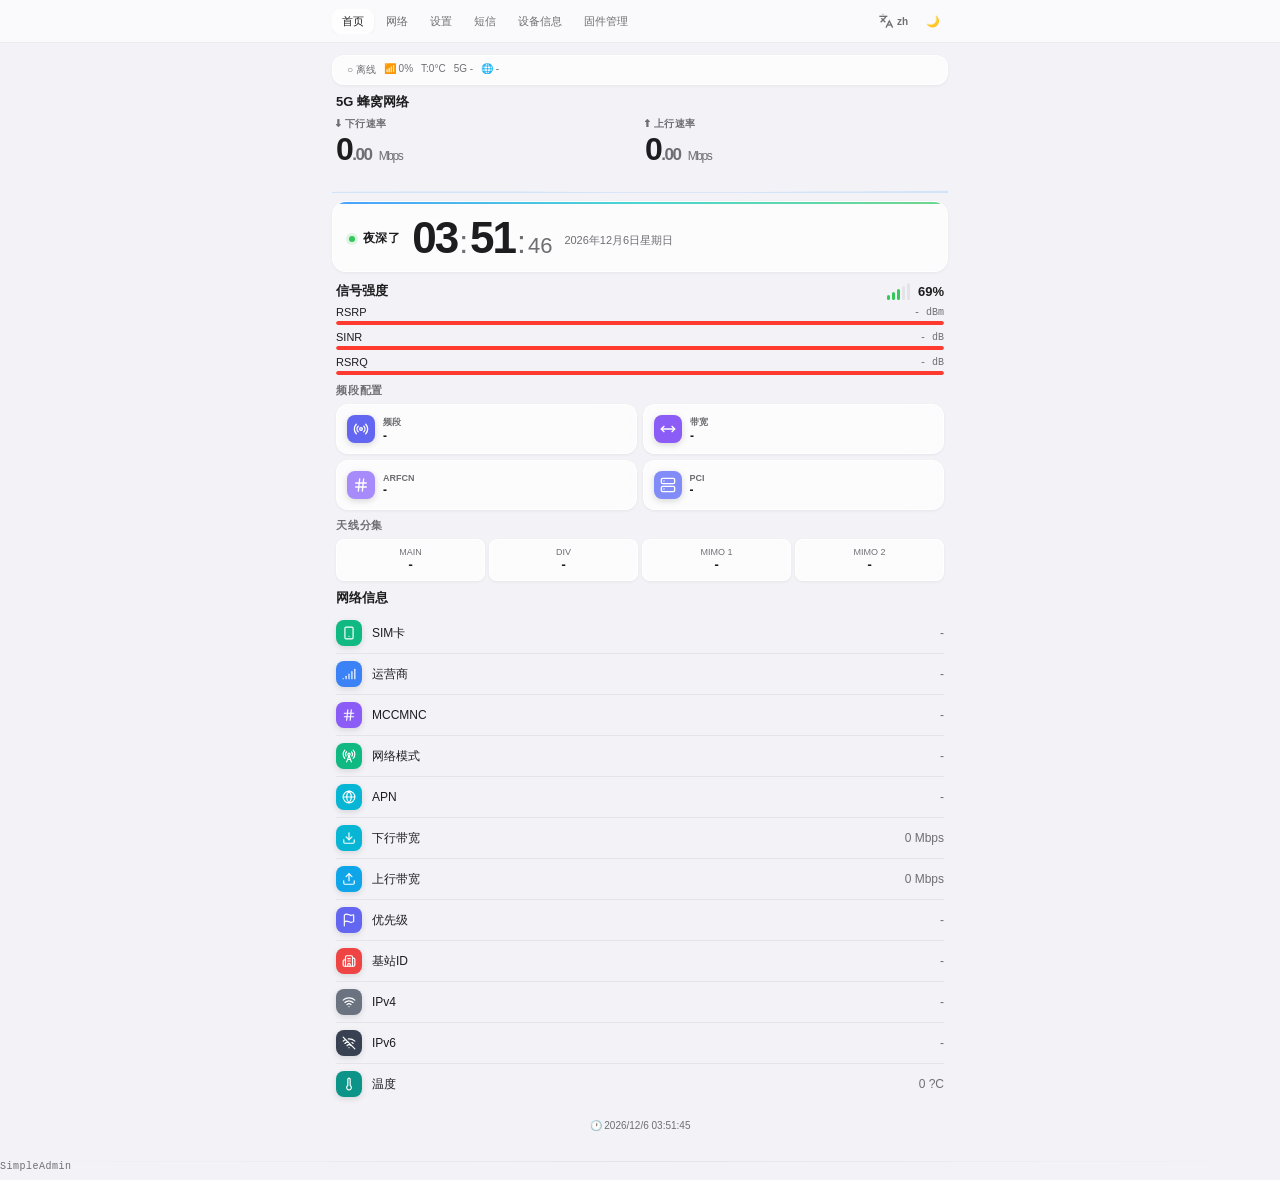
==== commit d08e286d: "fix: 首页复合AT串拆分与短信UCS2解码 - 首页将 QMAP/IP 查询与信号/频段查询拆成两条并行 fetch，避免承载空闲时 QMAP ERROR 中断后续 QENG/QRSRP/QNWC" ====
--- a/www/index.html
+++ b/www/index.html
@@ -1,4 +1,4 @@
-﻿<html lang="zh-CN"><head><meta http-equiv="Cache-Control" content="no-cache, no-store, must-revalidate"><meta http-equiv="Pragma" content="no-cache"><meta http-equiv="Expires" content="0">
+<html lang="zh-CN"><head><meta http-equiv="Cache-Control" content="no-cache, no-store, must-revalidate"><meta http-equiv="Pragma" content="no-cache"><meta http-equiv="Expires" content="0">
 <meta charset="utf-8">
 <meta name="viewport" content="width=device-width, initial-scale=1, maximum-scale=1, user-scalable=no">
 <title>SimpleAdmin</title>
@@ -60,8 +60,10 @@
 document.getElementById('lang-code').textContent=lang;
 updateThemeBtn();
 
-fetch('/cgi-bin/get_atcommand?atcmd=AT%2BQSIMSTAT%3F%3B%2BCSQ%3B%2BQTEMP%3B%2BQUIMSLOT%3F%3B%2BQSPN%3B%2BCGCONTRDP%3D1%3B%2BQMAP%3D%22WWANIP%22%3B%2BQENG%3D%22servingcell%22%3B%2BQNWINFO%3B%2BQRSRP%3B%2BQNWCFG%3D%22nr5g_ambr%22%3B%2BQNWCFG%3D%22up%2Fdown%22')
-.then(function(r){return r.text()}).then(function(raw){
+Promise.all([
+  fetch('/cgi-bin/get_atcommand?atcmd=AT%2BQSIMSTAT%3F%3B%2BCSQ%3B%2BQTEMP%3B%2BQUIMSLOT%3F%3B%2BQSPN%3B%2BCGCONTRDP%3D1%3B%2BQMAP%3D%22WWANIP%22').then(function(r){return r.text()}).catch(function(){return ''}),
+  fetch('/cgi-bin/get_atcommand?atcmd=AT%2BQENG%3D%22servingcell%22%3B%2BQNWINFO%3B%2BQRSRP%3B%2BQNWCFG%3D%22nr5g_ambr%22%3B%2BQNWCFG%3D%22up%2Fdown%22').then(function(r){return r.text()}).catch(function(){return ''})
+]).then(function(a){return a[0]+'\n'+a[1]}).then(function(raw){
 if(window._lastRaw===raw && document.querySelector('.time-clock')){updateClock();return;}
 window._lastRaw=raw;
 var lines=raw.split('\n').map(function(l){return l.trim()}).filter(Boolean);
